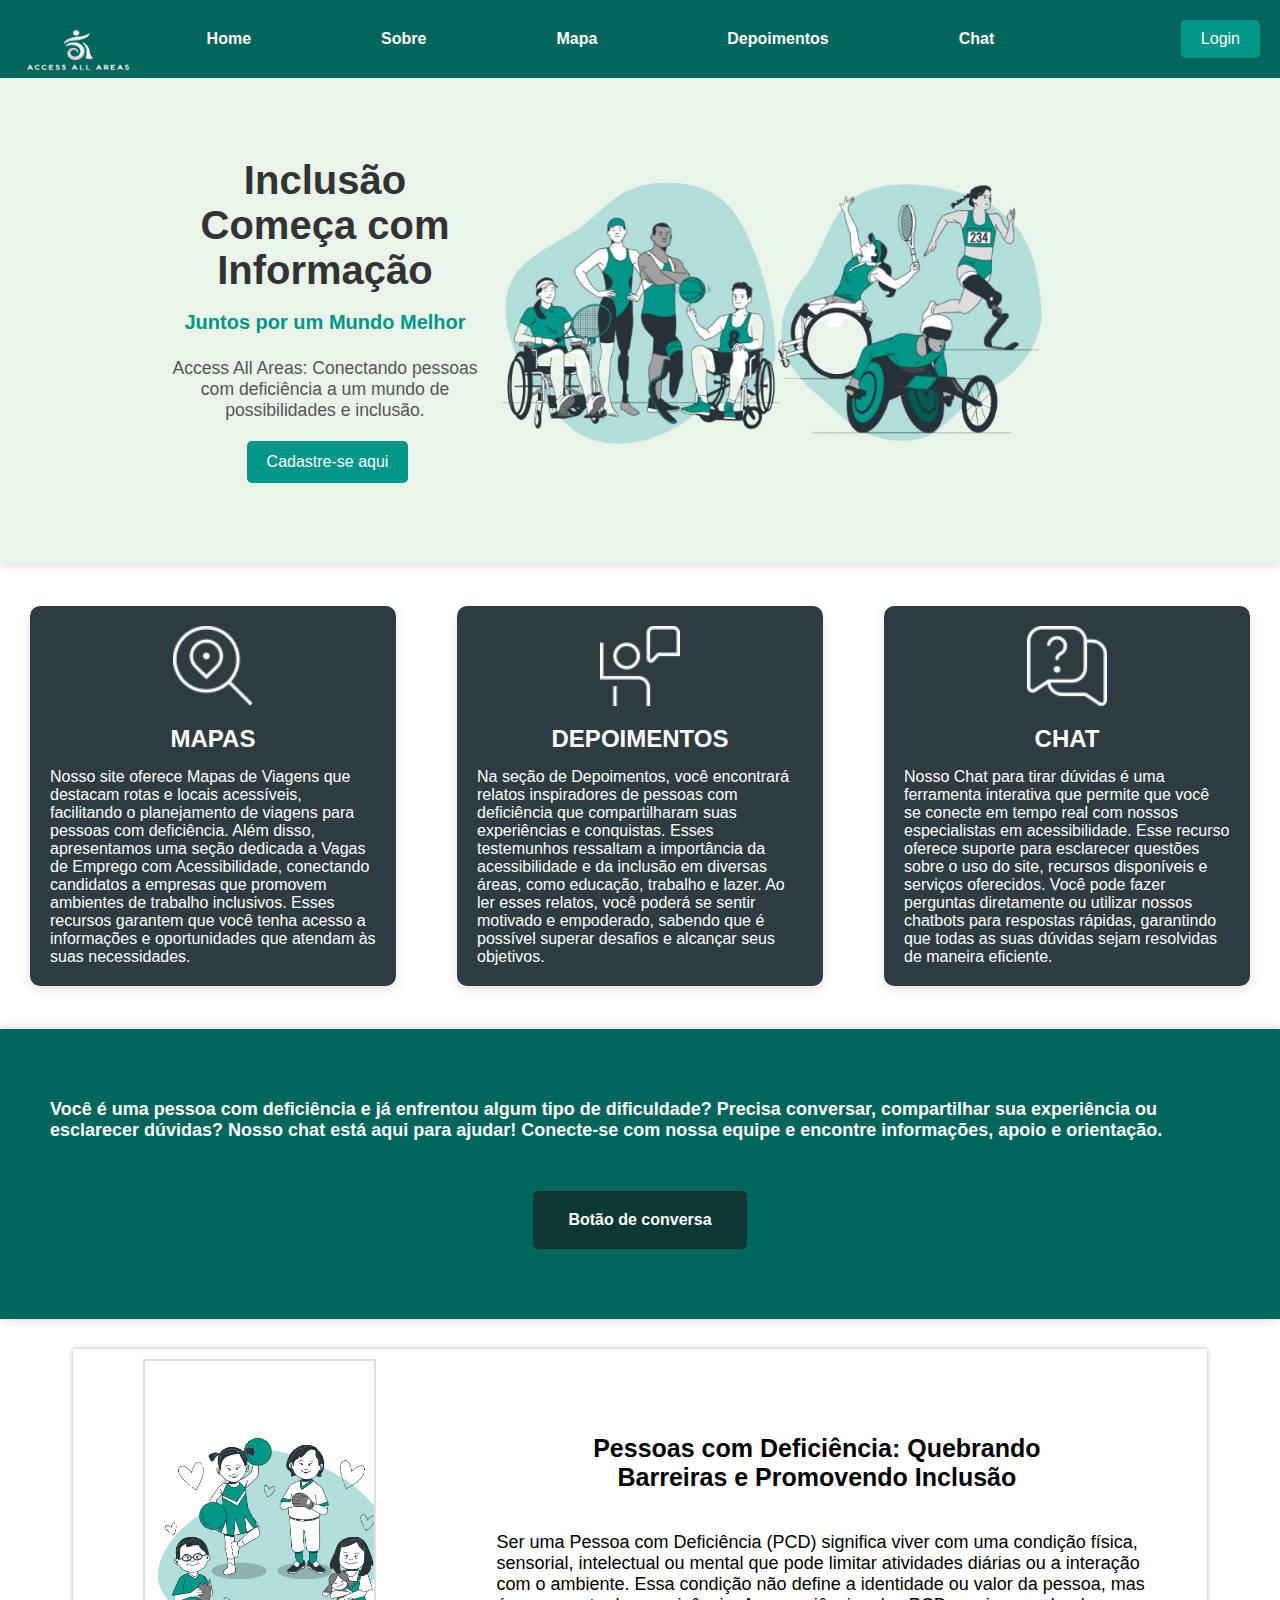
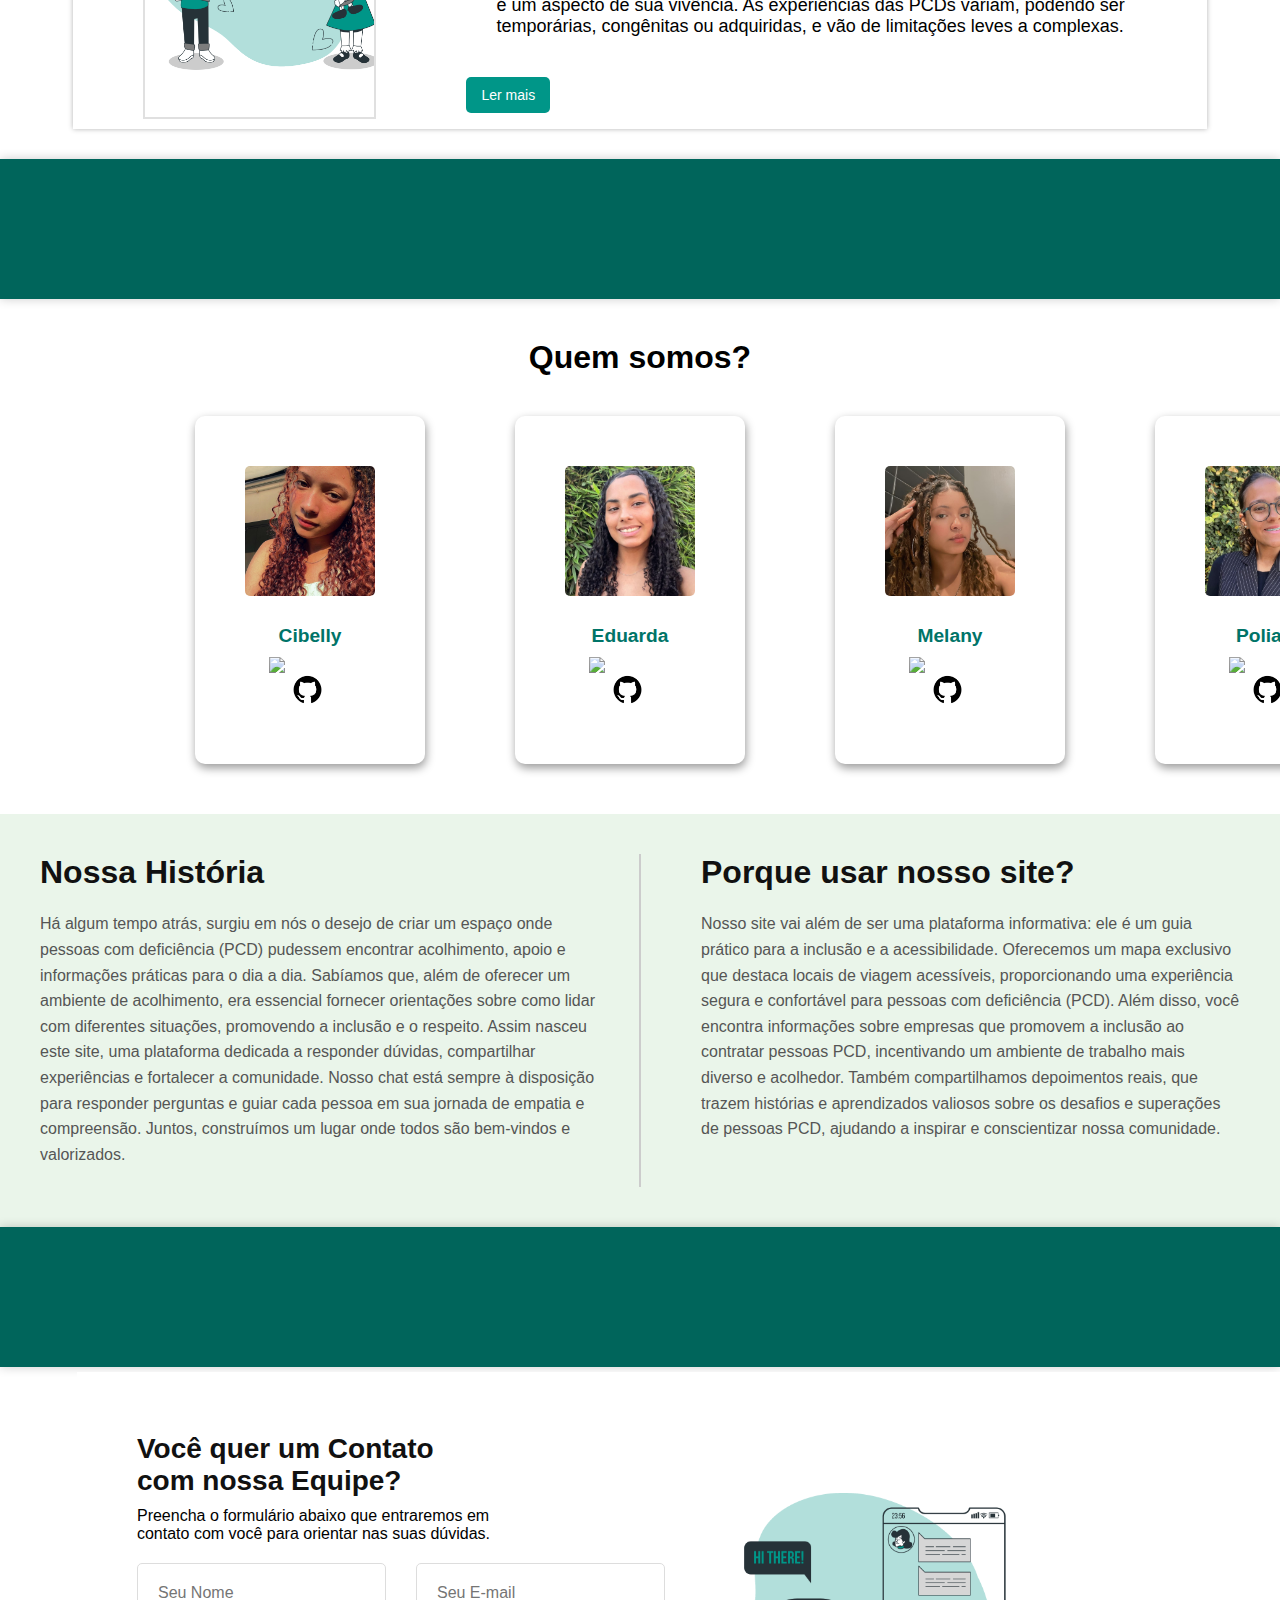
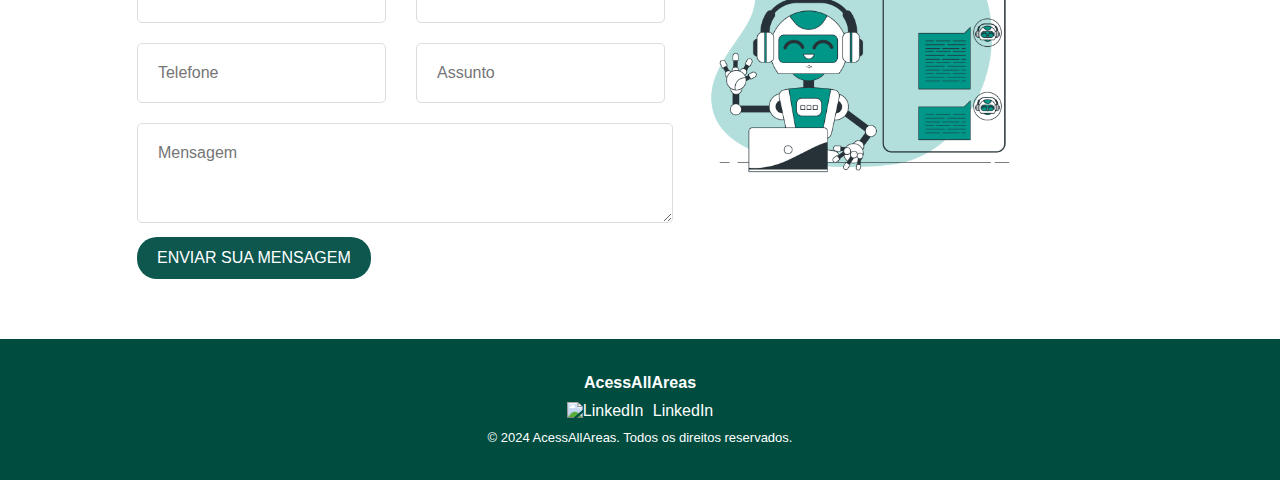
==== index.html @ 5509647d "atualizando logo" ====
<!DOCTYPE html>
<html lang="en">

<head>
    <meta charset="UTF-8">
    <meta name="viewport" content="width=device-width, initial-scale=1.0">
    <title>Access All Areas</title>
    <link rel="stylesheet" href="css/styles.css">
    <link rel="stylesheet" href="css/nav.css">
    <link rel="icon" type="image/x-icon" href="../img/icon.png">
</head>

<body>
    <header>
        <div class="navbar"> <!--Contém a barra de navegação.-->
            <div class="logo">
                <img src="./img/logo.png"> <!--logotipo-->
            </div>

            <nav class="hidden">
                <ul>
                    <li><a href="./index.html">Home</a></li>
                    <li><a href="#sobre">Sobre</a></li>
                    <li><a href="./pages/Mapa.html">Mapa</a></li>
                    <li><a href="./pages/Depoimentos.html">Depoimentos</a></li>
                    <li><a href="./pages/Chat.html">Chat</a></li>
                </ul>
            </nav>


            <!-- Adicionando o campo de pesquisa -->
            <form class="search-bar" action="#" method="get">
                
                <!--placeholder="Search..." define o texto que aparecerá 
                no campo de pesquisa antes de o usuário digitar algo-->
                <a href="./pages/Login.html">Login</a>
            </form>

            <!-- Botão menu responsivo -->
            <div class="hamburguer" onclick="mostrarmenu()">
                <span></span>
                <span></span>
                <span></span>
            </div>
        </div>

        <div class="banner-container">
            <div class="text-content">
                <h1>Inclusão Começa com Informação <span class="highlight">
                        <br>Juntos por um Mundo Melhor</span></h1>
                <p>Access All Areas: Conectando pessoas com deficiência a um mundo de possibilidades e inclusão.</p>
                <button onclick="window.location.href='pages/Cadastro.html'">Cadastre-se aqui</button>
            </div>
            <div class="image-content">
                
                <img src="img/topo-removebg-preview.png" alt="Grupo de pessoas com deficiência em diversos esportes" />
            </div>
        </div>

    </header>

    <!--Sessão de Cards-->
    <section class="services-section">
        <div class="service-box">
            <div class="icon" onclick="window.location.href='pages/Mapa.html'">
                <!-- Exemplo de ícone -->
                <img src="img/search-location.png" alt="Icon de mapa">
            </div>
            <h3>MAPAS</h3>
            <p>Nosso site oferece Mapas de Viagens que destacam rotas e locais acessíveis, facilitando o planejamento de
                viagens para pessoas com deficiência. Além disso, apresentamos uma seção dedicada a Vagas de Emprego com
                Acessibilidade, conectando candidatos a empresas que promovem ambientes de trabalho inclusivos. Esses
                recursos garantem que você tenha acesso a informações e oportunidades que atendam às suas necessidades.
            </p>
        </div>
        <div class="service-box">
            <div class="icon" onclick="window.location.href='pages/Depoimentos.html'">
                <img src="img/introduction (1).png" alt="Icon de depoimentos">
            </div>
            <h3>DEPOIMENTOS</h3>
            <p>Na seção de Depoimentos, você encontrará relatos inspiradores de pessoas com deficiência que
                compartilharam suas experiências e conquistas. Esses testemunhos ressaltam a importância da
                acessibilidade e da inclusão em diversas áreas, como educação, trabalho e lazer. Ao ler esses relatos,
                você poderá se sentir motivado e empoderado, sabendo que é possível superar desafios e alcançar seus
                objetivos.</p>
        </div>
        <div class="service-box">
            <div class="icon" onclick="window.location.href='pages/Chat.html'">
                <img src="img/messages-question.png" alt="Icon de chat">
            </div>
            <h3>CHAT</h3>
            <p>Nosso Chat para tirar dúvidas é uma ferramenta interativa que permite que você se conecte em tempo real
                com nossos especialistas em acessibilidade. Esse recurso oferece suporte para esclarecer questões sobre
                o uso do site, recursos disponíveis e serviços oferecidos. Você pode fazer perguntas diretamente ou
                utilizar nossos chatbots para respostas rápidas, garantindo que todas as suas dúvidas sejam resolvidas
                de maneira eficiente.</p>
        </div>

    </section>

    <!--Sessão de conversa-->
    <div class="conversa-section">
        <div class="cta2">
            <p>Você é uma pessoa com deficiência e já enfrentou algum tipo de dificuldade? Precisa conversar,
                compartilhar sua experiência ou esclarecer dúvidas? Nosso chat está aqui para ajudar! Conecte-se com
                nossa equipe e encontre informações, apoio e orientação.
            </p>
            <a href="./pages/Chat.html" class="cta-button2">Botão de conversa</a>
        </div>
    </div>


    <!--Sessão de texto e carrossel-->
    <section class="about">
        <div class="ong-info">
            <div class="carousel-container">
                <div class="carousel-slides">
                    <div class="slide"><img src="img/World Down Syndrome day-bro.png" alt="Crianças com Sindrome de Down"></div>
                    <div class="slide"><img src="img/disabled athletes-bro.png" alt="Atletas portadoras de deficiência"></div>
                    <div class="slide"><img src="img/Autism-bro.png" alt="Criança com Autismo"></div>
                </div>
            </div>

            <div>
                <h1>Pessoas com Deficiência: Quebrando <br>Barreiras e Promovendo Inclusão</h1>

                <p class="text"> Ser uma Pessoa com Deficiência (PCD) significa viver com uma condição física,
                    sensorial, intelectual ou mental que pode limitar atividades diárias ou a interação com o ambiente.
                    Essa condição não define a identidade ou valor da pessoa, mas é um aspecto de sua vivência. As
                    experiências das PCDs variam, podendo ser temporárias, congênitas ou adquiridas, e vão de limitações
                    leves a complexas.
                    <span class="hidden-text">
                        A deficiência, em si, não é o principal obstáculo; as barreiras sociais, arquitetônicas,
                        comunicacionais e atitudinais, como falta de rampas, tecnologias assistivas e sistemas de
                        comunicação acessíveis, são os maiores desafios. Preconceito, desinformação e falta de empatia
                        reforçam estigmas e limitam oportunidades. Apesar disso, PCDs têm habilidades e potencial para
                        contribuir em todas as áreas.
                        Com políticas públicas inclusivas, tecnologias assistivas e ambientes acessíveis, é possível
                        superar barreiras, promovendo autonomia e participação ativa. Inclusão vai além da
                        acessibilidade física, exigindo respeito, igualdade e oportunidades, para que PCDs sejam
                        reconhecidas por suas capacidades e ajudem a construir uma sociedade mais justa e acolhedora
                        para todos.
                    </span>
                </p>
                <button class="read-more-btn">Ler mais</button>
            </div>
        </div>
    </section>

    <!--Sessão de conversa2-->
    <div class="conversa2-section">
        <div class="cta2">
        </div>
    </div>

    <!--Sessão Sobre nós-->
    <section class="service-section" id="sobre">
        <h1>Quem somos?</h1>
        <div class="service-cards">

            <div class="card">
                <div class="Photo">
                    <img src="img/cibelly2.jpg" alt="Foto da Cibelly">
                </div>
                <h3>Cibelly</h3>
                <div style="margin: 10px 0;">
                    <a href="https://www.linkedin.com/in/cibelly-mariana-35101b28a/" target="_blank"
                        style="color: #ffffff; text-decoration: none; margin: 0 10px;">
                        <img src="https://upload.wikimedia.org/wikipedia/commons/c/ca/LinkedIn_logo_initials.png"
                            alt="LinkedIn" style="width: 27px; vertical-align: middle; margin-right: 5px;">

                        <a href="https://github.com/cibell2023" target="_blank"
                            style="color: #ffffff; text-decoration: none; margin: 0 10px;">
                            <img src="../img/git.png" alt="github"
                                style="width: 29px; vertical-align: middle; margin-right: 5px;">

                        </a>
                </div>
            </div>

            <div class="card">
                <div class="Photo">
                    <img src="img/eduarda.jfif" alt="Foto da Eduarda">
                </div>
                <h3>Eduarda</h3>
                <div style="margin: 10px 0;">
                    <a href="https://www.linkedin.com/in/eduarda-silva-a1630b2a2/" target="_blank"
                        style="color: #ffffff; text-decoration: none; margin: 0 10px;">
                        <img src="https://upload.wikimedia.org/wikipedia/commons/c/ca/LinkedIn_logo_initials.png"
                            alt="LinkedIn" style="width: 27px; vertical-align: middle; margin-right: 5px;">

                        <a href="https://github.com/Eduarda302" target="_blank"
                            style="color: #ffffff; text-decoration: none; margin: 0 10px;">
                            <img src="../img/git.png" alt="github"
                                style="width: 29px; vertical-align: middle; margin-right: 5px;">

                        </a>
                </div>

            </div>

            <div class="card">
                <div class="Photo">
                    <img src="img/melany2.jpg" alt="Foto da Melany">
                </div>
                <h3>Melany</h3>
                <div style="margin: 10px 0;">
                    <a href="https://www.linkedin.com/in/m%C3%A9lany-ramos-8863072a2/" target="_blank"
                        style="color: #ffffff; text-decoration: none; margin: 0 10px;">
                        <img src="https://upload.wikimedia.org/wikipedia/commons/c/ca/LinkedIn_logo_initials.png"
                            alt="LinkedIn" style="width: 27px; vertical-align: middle; margin-right: 5px;">

                        <a href="https://github.com/MelanyRamos13" target="_blank"
                            style="color: #ffffff; text-decoration: none; margin: 0 10px;">
                            <img src="../img/git.png" alt="github"
                                style="width: 29px; vertical-align: middle; margin-right: 5px;">

                        </a>

                </div>
            </div>

            <div class="card">
                <div class="Photo">
                    <img src="img/poliane2.jpg" alt="Foto da Poliane">
                </div>
                <h3>Poliane</h3>
                <div style="margin: 10px 0;">
                    <a href="https://www.linkedin.com/in/poliane-a-84170327b/" target="_blank"
                        style="color: #ffffff; text-decoration: none; margin: 0 10px;">
                        <img src="https://upload.wikimedia.org/wikipedia/commons/c/ca/LinkedIn_logo_initials.png"
                            alt="LinkedIn" style="width: 27px; vertical-align: middle; margin-right: 5px;">

                        <a href="https://github.com/PolianeAraujo" target="_blank"
                            style="color: #ffffff; text-decoration: none; margin: 0 10px;">
                            <img src="../img/git.png" alt="github"
                                style="width: 29px; vertical-align: middle; margin-right: 5px;">

                        </a>

                </div>
            </div>

            <div class="card">
                <div class="Photo">
                    <img src="img/taina2.jpg" alt="Foto da Taina">
                </div>
                <h3>Taina</h3>
                <div style="margin: 10px 0;">
                    <a href="https://www.linkedin.com/in/taina-santos-39006432a/" target="_blank"
                        style="color: #ffffff; text-decoration: none; margin: 0 10px;">
                        <img src="https://upload.wikimedia.org/wikipedia/commons/c/ca/LinkedIn_logo_initials.png"
                            alt="LinkedIn" style="width: 27px; vertical-align: middle; margin-right: 5px;">

                        <a href="https://github.com/tainajesus533" target="_blank"
                            style="color: #ffffff; text-decoration: none; margin: 0 10px;">
                            <img src="../img/git.png" alt="github"
                                style="width: 29px; vertical-align: middle; margin-right: 5px;">

                        </a>
                </div>
            </div>
        </div>
    </section>

    <!--sessão sobre o porque criamos esse site-->

    <section class="history-section">
        <!-- Container da seção principal -->
        <div class="history-content">
            <!-- Título e descrição da seção -->
            <div class="history-text">
                <h1>Nossa História</h1>
                <p>Há algum tempo atrás, surgiu em nós o desejo de criar um espaço onde pessoas com deficiência
                    (PCD)
                    pudessem encontrar acolhimento, apoio e informações práticas para o dia a dia. Sabíamos que,
                    além de
                    oferecer um ambiente de acolhimento, era essencial fornecer orientações sobre como lidar com
                    diferentes situações, promovendo a inclusão e o respeito. Assim nasceu este site, uma
                    plataforma
                    dedicada a responder dúvidas, compartilhar experiências e fortalecer a comunidade. Nosso
                    chat está
                    sempre à disposição para responder perguntas e guiar cada pessoa em sua jornada de empatia e
                    compreensão. Juntos, construímos um lugar onde todos são bem-vindos e valorizados.</p>
            </div>

            <!-- Linha do tempo -->
            <div class="timeline">
                <div class="timeline-item">

                    <h2>Porque usar nosso site?</h2>
                    <p>Nosso site vai além de ser uma plataforma informativa: ele é um guia prático para a
                        inclusão e a
                        acessibilidade. Oferecemos um mapa exclusivo que destaca locais de viagem acessíveis,
                        proporcionando uma experiência segura e confortável para pessoas com deficiência (PCD).
                        Além
                        disso, você encontra informações sobre empresas que promovem a inclusão ao contratar
                        pessoas
                        PCD, incentivando um ambiente de trabalho mais diverso e acolhedor. Também
                        compartilhamos
                        depoimentos reais, que trazem histórias e aprendizados valiosos sobre os desafios e
                        superações
                        de pessoas PCD, ajudando a inspirar e conscientizar nossa comunidade.</p>
                </div>
            </div>
        </div>
    </section>

    <!--Sessão de conversa3-->
    <div class="conversa2-section">
        <div class="cta2">

        </div>
    </div>

    <!--Formulario-->
    <section class="contact-section">
        <div class="contact-form">
            <h2>Você quer um Contato com nossa Equipe?</h2>
            <p>Preencha o formulário abaixo que entraremos em contato com você para orientar nas suas dúvidas.
            </p>
            <form action="#">
                <div class="form-row">
                    <input type="text" placeholder="Seu Nome" required>
                    <input type="email" placeholder="Seu E-mail" required>
                </div>
                <div class="form-row">
                    <input type="tel" placeholder="Telefone">
                    <input type="text" placeholder="Assunto">
                </div>
                <textarea placeholder="Mensagem"></textarea>
                <button type="submit">ENVIAR SUA MENSAGEM</button>
            </form>
        </div>

        <div class="contact-image">
            <img src="img/Chat bot-bro.png" alt="Bot pronto para atende-los">
        </div>
    </section>

    <!-- Scripts de Acessibilidade -->
    <script>
        (function (d) {
            var s = d.createElement("script");
            s.setAttribute("data-account", "YOUR-WIDGET-CODE-HERE");
            s.setAttribute("src", "https://cdn.userway.org/widget.js");
            (d.body || d.head).appendChild(s);
        })(document)
    </script>

    <!-- Script adicional de acessibilidade -->
    <script src="https://vlibras.gov.br/app/vlibras-plugin.js"></script>
    <footer style="background-color: #004d40 !important; color: #ffffff !important; padding: 20px 0 !important; text-align: center !important;">
        <div style="max-width: 1200px !important; margin: auto !important; padding: 5px !important;">
            <p style="font-size: 16px; font-weight: bold; margin: 10px 0; text-align: center;">AcessAllAreas</p>
            
            <div style="margin: 10px 0 !important;">
                <a href="https://www.linkedin.com/company/afesu/posts/?feedView=all" target="_blank" style="color: #ffffff; text-decoration: none; margin: 0 10px;">
                    <img src="https://upload.wikimedia.org/wikipedia/commons/c/ca/LinkedIn_logo_initials.png" alt="LinkedIn" style="width: 24px; vertical-align: middle; margin-right: 5px;">
                    LinkedIn
                </a>
            </div>
            <p style="font-size: 13px !important; margin: 10px 0 !important; text-align: center;">
                © 2024 AcessAllAreas. Todos os direitos reservados.
            </p>
        
        </div>
    </footer>
</body>

<script src="./js/index.js"></script>
<script src="./js/nav.js"></script>

</html>
---- css/styles.css ----
* {
    margin: 0;
    padding: 0;
    box-sizing: border-box;
    font-family: Arial, sans-serif;
}

body {
    background-color: #ffffff93;
}
/* Inicio da página Home*/

.banner-container {
    display: flex;
    align-items: center;
    justify-content: space-between;
    padding: 70px;
    background-color: #eaf5ea;
    /* Fundo branco */
    max-width: 1900px;
    box-shadow: 0 4px 8px rgba(0, 0, 0, 0.1);
}

.text-content {
    max-width: 700px;
}

.text-content h1 {
    font-size: 2.5em;
    margin: 0 0 20px;
    color: #333;
    /* Cor do texto principal */
    margin-left: 90px;
    display: inline-block;
    text-align: center;
}

.text-content .highlight {
    color: #009688;
    /* Cor verde para destacar "Juntos por um mundo melhor" */
    font-size: 20px;
    margin-left: 0;
}

.text-content p {
    margin: 0 0 20px;
    font-size: 1.1em;
    color: #555;
    /* Cor mais clara para o texto */
    margin-left: 90px;
    text-align: center;
}

.text-content button {
    background-color: #009688;
    color: white;
    border: none;
    padding: 12px 20px;
    cursor: pointer;
    border-radius: 5px;
    font-size: 1em;
    margin-left: 95px;
}

.text-content button:hover {
    background-color: #00796b;
}

.image-content img {
    max-width: 550px;
    height: auto;
    border-radius: 8px;
    margin-left: 20px;
    /* Espaçamento entre texto e imagem */
    margin-right: 150px;
}


/* Responsividade para smartphones */
@media (max-width: 480px) {
    .image-content{
        display: flex;
        flex-direction: column;
        align-items: center;
    }
    .image-content img {
        max-width: 350px;
        margin-top: 10%;
        margin-left: 0px;
        margin-right: 0px;
    }
}

@media (max-width: 480px) {
    .banner-container {
        display: block;
        flex-direction: column;
    }
}

@media (max-width: 480px) {
    .text-content p {
        margin-left: 0px;
    }
}

@media (max-width: 480px) {
    .text-content button {
        margin-left: 0px;
    }
}

@media (max-width: 480px) {
    .text-content .highlight {
        margin-left: 0px;
    }
}


@media (max-width: 480px) {
    .text-content h1 {
        margin-left: 0px;
        font-size: 30px;
    }
}


/* Sessão Cards */

.services-section {
    display: flex;
    justify-content: space-between;
    flex-wrap: wrap;
    max-width: 2000px;
    margin: 20px auto;
    margin-top: 1%;
    margin-bottom: 1%;
    gap: 1px;
    /* Espaçamento entre os blocos */
}

.service-box {
    background-color: white;
    flex: 1;
    min-width: 200px;
    padding: 20px;
    text-align: center;
    box-shadow: 0 4px 12px rgba(0, 0, 0, 0.1);
    transition: transform 0.3s ease;
    margin: 30px;
    border-radius: 10px;
}

.service-box:hover {
    transform: translateY(-10px);
    /* Animação ao passar o mouse */
}

.service-box {
    background-color: #2e3c41;
    color: white;
    width: 10px;
}

.icon img {
    width: 80px;
    height: 80px;
    margin-bottom: 15px;
    border-radius: 5px;
}
#sobre{
    width: 100%;

}

h3 {
    font-size: 1.5rem;
    margin-bottom: 15px;
}

p {
    font-size: 1rem;
    text-align: start;
}

/* Responsividade para smartphones */
@media (max-width: 480px) {
    .service-box {
        flex-basis: 100%;
        /* Bloco ocupa toda a largura em dispositivos pequenos */
    }
}

/*Sessão conversa*/
.conversa-section {
    display: flex;
    flex-direction: column;
    color: #ffff;
}

.cta2 {
    background-color: #00655b;
    padding: 70px 50px;
    width: 100%;
    box-shadow: 0px 0px 10px rgba(0, 0, 0, 0.2);
    display: flex;
    flex-direction: column;
    align-items: center;


}

.cta2 p {
    color: #ffff;
    font-size: 18px;
    font-weight: bold;
    margin-bottom: 50px;
    text-align: start;
    margin-left: 15%;
    margin-right: 15%;
    width: 100%;
}

.cta-button2 {
    background-color: #0c3733;
    color: #fff;
    padding: 20px 35px;
    text-decoration: none;
    border-radius: 5px;
    font-weight: bold;
    transition: background-color 0.3s ease;
    display: inline-block;

}

.cta-button2:hover {
    background-color: #003f38;
}

/* Estilos para a seção "Sobre" com texto e imagem */
.about {
    display: flex;
    flex-direction: column;
    justify-content: space-between;
    align-items: center;
    width: 100%;
    padding: 30px;
}

.about p {
    font-size: large;
    text-align: left;
    margin: 40px;
    margin-left: 60px;
}

.about h1 {
    color: #000000;
    font-size: 25px;
    margin-bottom: 5%;
    text-align: center;
    margin: auto;
    margin-top: 70px;
    margin-bottom: 20px;
}

.ong-info {
    display: flex;
    justify-content: space-around;
    align-items: center;
    padding: 10px;
    background-color: #fff;
    margin: 0px;
    border-radius: 0px;
    box-shadow: 0 0 5px rgba(0, 0, 0, 0.3);
    width: 93%;
}

/* "Ler mais" da sessão sobre com carrossel*/
.content {
    max-width: 600px;
    margin: auto;
}

.hidden-text {
    display: none;
}

.read-more-btn {
    background-color: #009688;
    color: #fff;
    border: none;
    padding: 10px 15px;
    cursor: pointer;
    border-radius: 5px;
    font-size: 14px;
    margin-left: 30px;
}

.read-more-btn:hover {
    background-color: #0c3733;
}

/*carrossel*/
.carousel-container {
    width: 90%;
    height: 360px;
    overflow: hidden;
    border: 2px solid #e0e0e0;
    position: relative;
    margin-right: 60px;
    margin-left: 60px;
}

.carousel-slides {
    display: flex;
    width: 100%;
    height: 100%;
    animation: slideAnimation 15s infinite;
}

.slide {
    min-width: 100%;
    transition: transform 0.5s ease-in-out;
}

.slide img {
    width: 110%;
    height: 110%;
    object-fit: contain;
}

@keyframes slideAnimation {
    20% {
        transform: translateX(0%);
    }

    20% {
        transform: translateX(-100%);
    }

    20% {
        transform: translateX(-200%);
    }

    20% {
        transform: translateX(-100%);
    }

    20% {
        transform: translateX(-200%);
    }
}


/* Responsividade para smartphones */
@media (max-width: 480px) {
    .carousel-container {
        width: 80%;
        height: 300px;
        margin-top: 20px;
        margin-left: 34px;
    }
}

@media (max-width: 480px) {
    .ong-info {
        width: 360px;
        display: block;
        margin-right: 10px;
    }
}

/*Sessão 'sobre nós'*/
.service-section h1 {
    color: #000000;
    font-size: 32px;
    text-align: center;
    margin: 40px;
}

/* Contêiner Principal dos Cartões */
.service-cards {
    display: flex;
    gap: 20px;
    max-width: 100px;
    margin-bottom: 50px;
    margin-left: 195px;
}

.social-media {
    width: 10px;
}

/* Responsividade para smartphones */
@media (max-width: 480px) {
    .service-cards {
        display: grid;
        width: 90px;
        margin-left: 90px;
        margin-right: 900px;
    }
} 

/* Estilo do Cartão */
.card {
    background-color: #ffffff;
    padding: 50px;
    border-radius: 10px;
    box-shadow: 1px 4px 10px rgba(0.1, 0.1, 0.1, 0.4);
    transition: transform 0.3s, box-shadow 0.3s;
    text-align: center;
    margin-right: 70px;
}

/* Estilo do Ícone */
.Photo img {
    width: 130px;
    height: 130px;
    margin-bottom: 15px;
    border-radius: 5px;
}

/* Título do Cartão */
.card h3 {
    font-size: 1.2em;
    color: #007468;
    margin: 10px 0;
}

/* Descrição do Cartão */
.card p {
    font-size: 0.9em;
    color: #555555;
}

/* Efeito de Hover */
.card:hover {
    transform: translateY(-5px);
    box-shadow: 0 8px 16px rgba(0, 0, 0, 0.2);
}

/* Sessão sobre o porque criamos esse site*/

.history-section {
    display: flex;
    justify-content: center;
    padding: 40px;
    background-color: #eaf5ea;
}

.history-content {
    display: flex;
    max-width: 1200px;
    width: 100%;
}

/* Estilo da área de texto da história */
.history-text {
    flex: 1;
    padding-right: 40px;
}

.history-text h1 {
    font-size: 32px;
    margin-bottom: 20px;
    color: #111;
}

.history-text p {
    font-size: 16px;
    line-height: 1.6;
    color: #555;
    margin-bottom: 20px;
}

/* Responsividade para smartphones */
@media (max-width: 480px) {
    .history-content {
        display: table-column-group;
        max-width: 1200px;
        width: 100%;
    }
}


/* Estilo da linha do tempo */
.timeline {
    flex: 1;
    border-left: 2px solid #ccc;
    padding-left: 40px;
    position: relative;
}

.timeline-item {
    margin-bottom: 40px;
    padding-left: 20px;
    position: relative;
}

.timeline-date {
    font-size: 14px;
    background-color: #fff;
    color: #333;
    padding: 5px 10px;
    border-radius: 20px;
    box-shadow: 0px 2px 4px rgba(0, 0, 0, 0.1);
    position: absolute;
    top: 0;
    left: -30px;
}

.timeline-item h2 {
    font-size: 32px;
    margin-bottom: 20px;
    color: #111;
}

.timeline-item p {
    font-size: 16px;
    line-height: 1.6;
    color: #555;
}


/*Formulário para contato*/
.contact-section {
    display: flex;
    justify-content: space-between;
    padding: 0px;
    background-color: #ffffff;
    margin-left: 6%;
    margin-top: 0.4%;
}

.contact-form {
    max-width: 30%;
    margin: 5%;
}

.contact-form h2 {
    font-size: 28px;
    color: #111;
    margin-bottom: 10px;

}

.contact-form p {
    font-size: 16px;
    margin-bottom: 10px;
}

.contact-form .form-row {
    display: flex;
    gap: 20px;
}

.contact-form input,
.contact-form textarea {
    padding: 20px;
    border: 1px solid #ddd;
    margin: 10px;
    border-radius: 5px;
    font-size: 16px;
    margin-left: 0px;
}

.contact-form textarea {
    height: 100px;
    width: 536px;
}

.contact-form button {
    background-color: #0d574f;
    color: white;
    padding: 12px 20px;
    border: none;
    border-radius: 20px;
    cursor: pointer;
    font-size: 16px;
}

.contact-form button:hover {
    background-color: #025c51;
}

.contact-image img {
    width: 1100px;
    max-width: 45%;
    height: auto;
    margin-left: 20%;
    margin-top: 100px;
}

/* Responsividade para smartphones */
@media (max-width: 480px) {
    .contact-form .form-row {
        display: flex;
        gap: 0px;
        flex-direction: column;
    }
}

@media (max-width: 480px) {
    .contact-form h2 {
        font-size: 25px;
    }
}


@media (max-width: 480px) {
    .contact-form textarea {
        height: 100px;
        width: 330px;
        margin-left: 10px;
    }
}


@media (max-width: 480px) {
    .contact-form button {
        padding: 12px 130px;
        margin-bottom: 5px;
    }
}

@media (max-width: 480px) {
    .contact-form {
        max-width: 60%;
        margin: 0%;
    }
}

@media (max-width: 480px) {
    .contact-form p {

        font-size: 18px;
    }
}

@media (max-width: 480px) {
    .contact-image img {
        width: 90%;
        max-width: 99%;
        margin-top: 10px;
        margin-left: initial;
    }
}

@media (max-width: 480px) {
    .contact-form input,
.contact-form textarea {
        width: 327px;
        margin-left: 10px;
    }
}
---- css/nav.css ----
/* Estilos gerais */
body {
    font-family: Arial, sans-serif;
    margin: 0;
    padding: 0;
}

.logo img {
    position: absolute;
    width: 115px;
    height: 100px;
    top: 0;
}


/* Estilos para a barra de pesquisa */
.search-bar {
    /*Define o container para a barra de pesquisa como um 
    "flexbox", alinhando o campo de texto e o botão no centro */

    display: flex;
    /*alinha os elementos dentro 
    (campo de entrada e botão) em uma linha horizontal.*/

    align-items: center;
}
.search-bar input {
    padding: 10px;
    /*Adiciona espaçamento interno ao redor 
    do texto dentro do campo de entrada*/
    border: 2px solid #ccc;
    border-radius: 5px;
    font-size: 16px;
    margin-right: 10px;
    /* Espaço entre o campo de pesquisa e o botão */
}

.search-bar a {
    background-color: #009688 ;
    color: white;
    border: none;
    text-decoration: none;
    padding: 10px 20px;
    /*espaçamento interno ao botão. Isso faz com que ele fique mais "alto" 
    (10px no topo e embaixo) e mais "largo" (20px nas laterais).*/
    border-radius: 5px;
    /*cantos do botão arredondados.*/
    cursor: pointer;
    /*cursor do mouse para uma "mãozinha"*/
}

.search-bar a:hover {
    background-color: #028578;

}
nav.hidden {
    display: none;
}

nav.ativo {
    display: flex;
}


/* Estilos da barra de navegação */
.navbar {
    display: flex;
    /*alinhar os itens em linha*/
    justify-content: space-between;
    /*distribuir o espaço entre o logo, o menu e o botão.*/
    align-items: center;
    padding: 20px;
    background-color: #00655b;
}

nav ul {
    display: flex;
    list-style: none;
    margin: 0;
    padding: 0;
  }

  nav ul li {
    margin: 0 45px;
  }

  nav ul li a {
    text-decoration: none;
    color: #ffffff;
    font-weight: bold;
    text-align: center;
    margin: 20px;
  }

  nav ul li a:hover {
    color: #023807;
  }

.cta-button button {
    background-color: #1a73e8;
    color: white;
    border: none;
    padding: 10px 20px;
    border-radius: 5px;
    cursor: pointer;

}


/* Estilo da seção principal */
.banner-container {
    display: flex;
    align-items: center;
    justify-content: space-between;
    padding: 80px;
    background-color: #eaf5ea; /* Fundo branco */
    max-width: 1900px;
    box-shadow: 0 4px 8px rgba(0, 0, 0, 0.1);
    text-align: center;
}
    


.hamburguer{
    display: none;
    flex-direction: column;
    cursor: pointer;
}

.hamburguer span{
    width: 30px;
    height: 3px;
    background-color: #ffffff;
    margin: 4px;
    transition: all 0.3s;
}

.userway_buttons_wrapper {
margin-top: 100px;
}

/*final da nav*/

@media (min-width: 768px) {
    nav {
        display: flex !important; /* Sempre visível em telas grandes */
    }

    .hamburguer {
        display: none; /* Esconde o botão hambúrguer */
    }
}


/* deixando a nav responsiva para celular */
@media (max-width: 760px) {

    .hamburguer{
        display: flex;
    }

    .navbar{
        width: 100%;

    }
    nav{
        display: none;
    }
    .search-bar{
        display: none;
    }

    nav ul {
        display: flex;
        flex-direction: column;
        align-items: start;
        position: absolute;
        right: 0;
        width: 45%;
        height: 30vh;
        background-color: #00655b;
        top: 70px;

    }
    
    nav ul li {
        margin-right: 10px;
        margin-top: 20px !important;
    }

    nav ul li a {
        padding: 0;
    }

  }
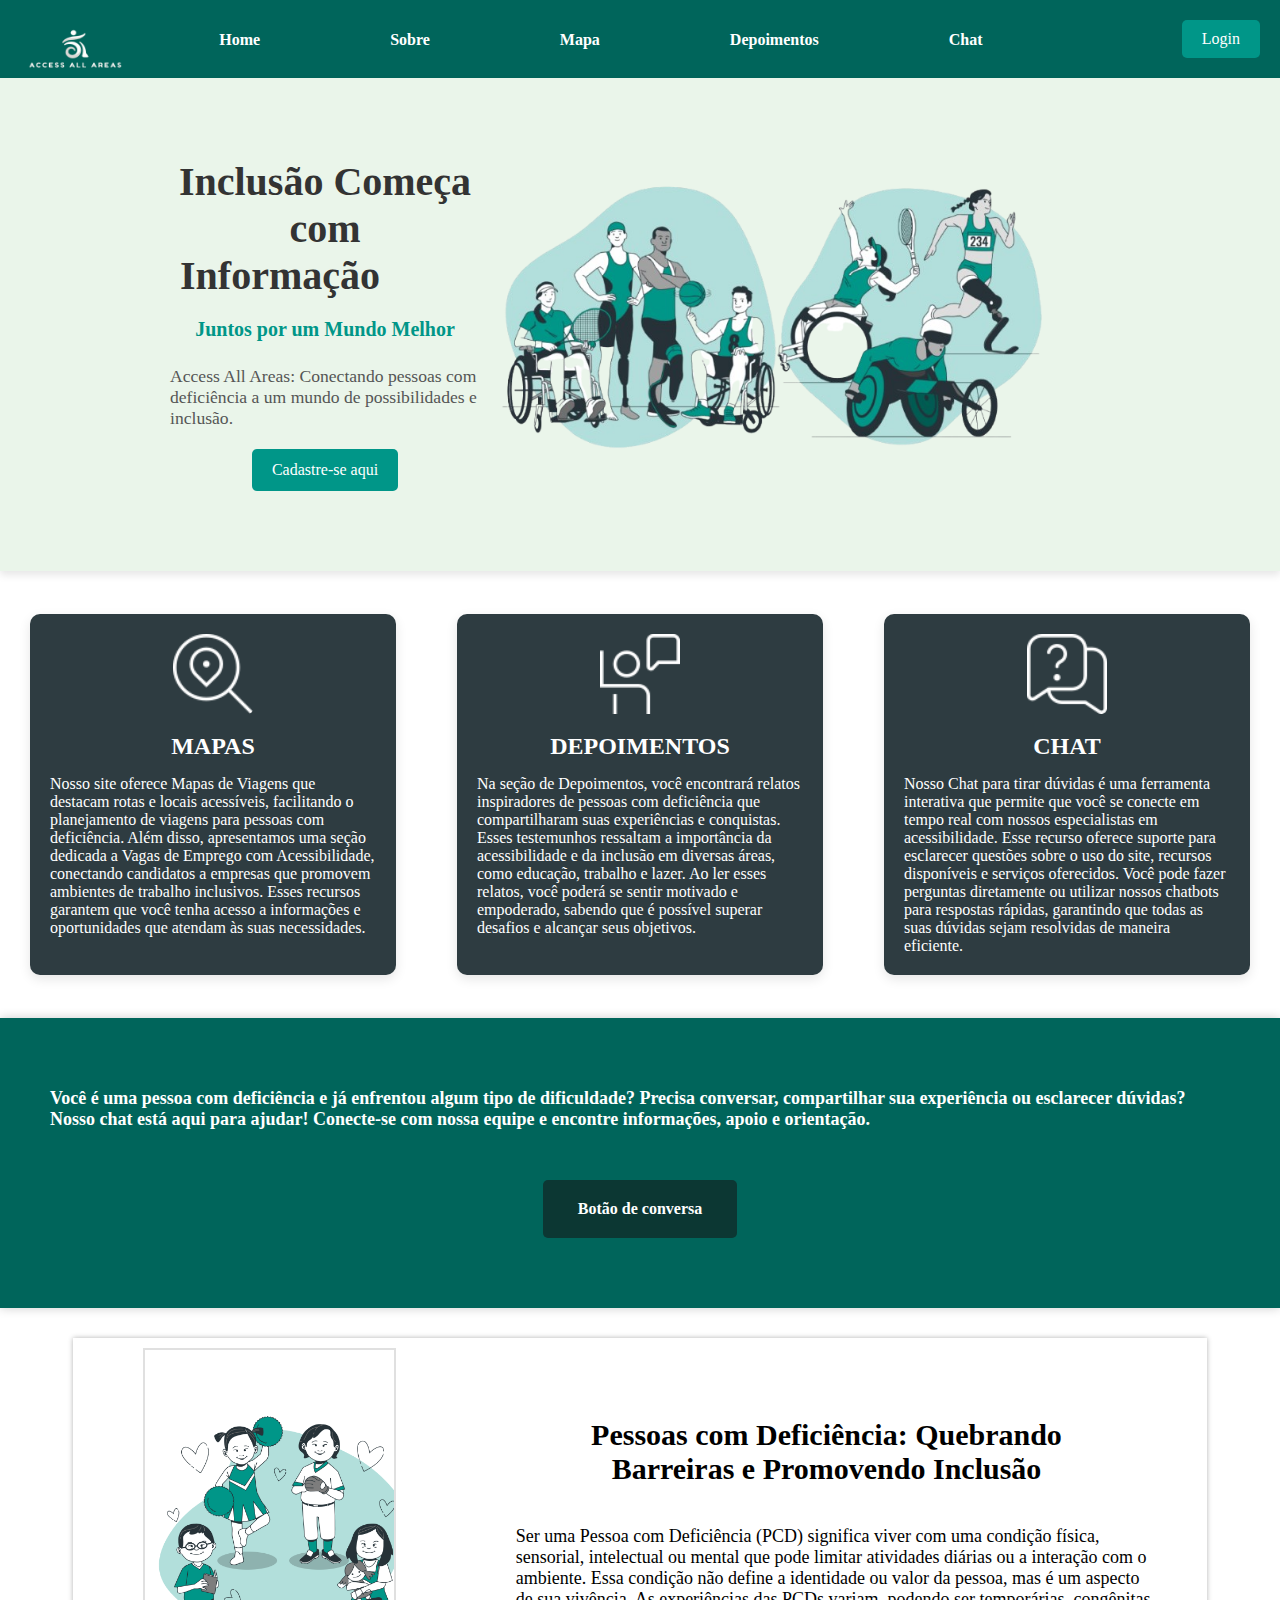
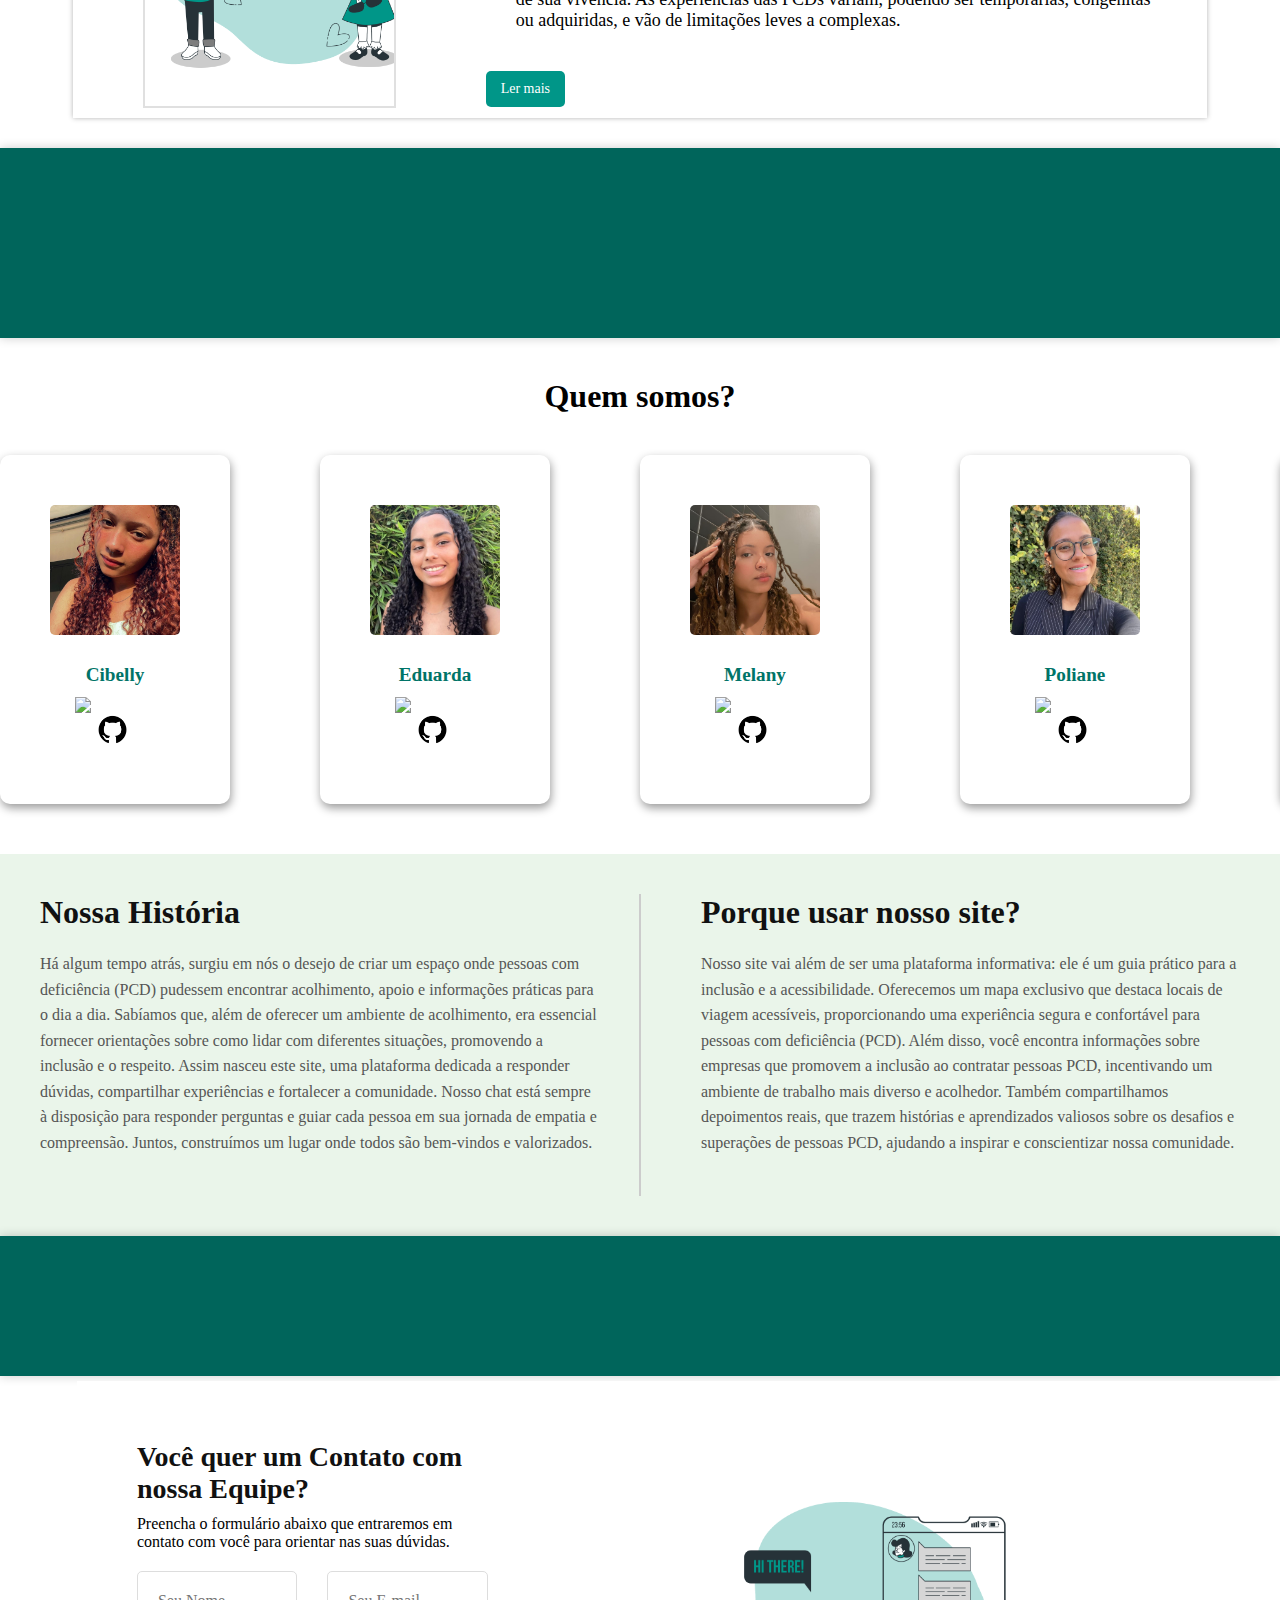
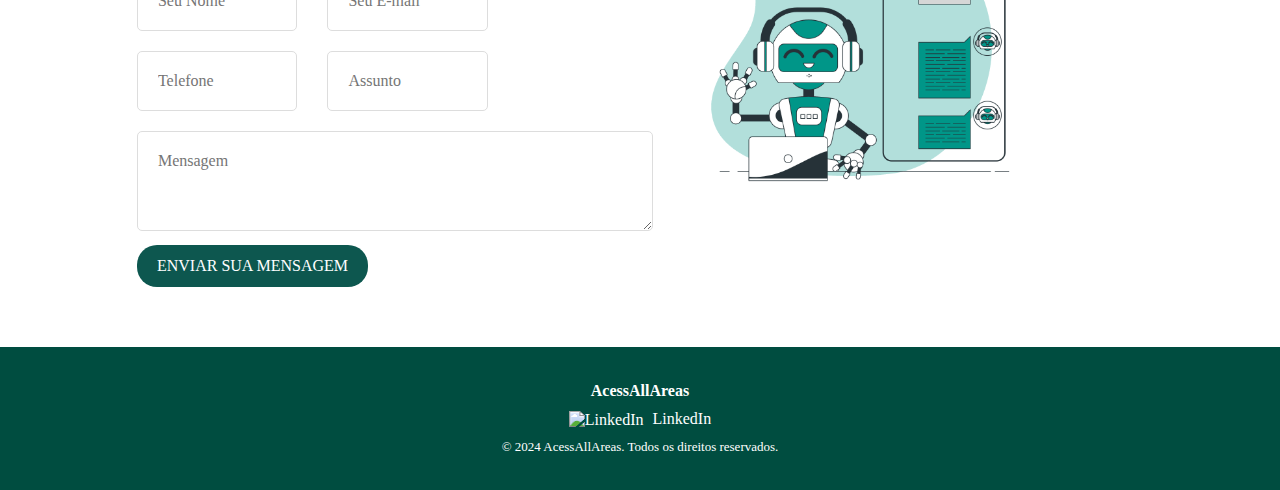
==== commit c23ce603: "Merge branch 'user/melany' of https://github.com/Eduarda302/acessallareas into user/melany" ====
--- a/index.html
+++ b/index.html
@@ -14,10 +14,10 @@
     <header>
         <div class="navbar"> <!--Contém a barra de navegação.-->
             <div class="logo">
-                <img src="./img/logo.png"> <!--logotipo-->
-            </div>
-
-            <nav class="hidden">
+                <img src="./img/semslogan.png"> <!--logotipo-->
+            </div>
+
+            <nav>
                 <ul>
                     <li><a href="./index.html">Home</a></li>
                     <li><a href="#sobre">Sobre</a></li>
@@ -41,6 +41,7 @@
                 <span></span>
                 <span></span>
                 <span></span>
+
             </div>
         </div>
 
@@ -62,9 +63,9 @@
     <!--Sessão de Cards-->
     <section class="services-section">
         <div class="service-box">
-            <div class="icon" onclick="window.location.href='pages/Mapa.html'">
+            <div class="icon">
                 <!-- Exemplo de ícone -->
-                <img src="img/search-location.png" alt="Icon de mapa">
+                <img src="img/search-location.png" alt="Serviços oferecidos no site ">
             </div>
             <h3>MAPAS</h3>
             <p>Nosso site oferece Mapas de Viagens que destacam rotas e locais acessíveis, facilitando o planejamento de
@@ -74,8 +75,8 @@
             </p>
         </div>
         <div class="service-box">
-            <div class="icon" onclick="window.location.href='pages/Depoimentos.html'">
-                <img src="img/introduction (1).png" alt="Icon de depoimentos">
+            <div class="icon">
+                <img src="img/introduction (1).png" alt="E-Commerce Completo">
             </div>
             <h3>DEPOIMENTOS</h3>
             <p>Na seção de Depoimentos, você encontrará relatos inspiradores de pessoas com deficiência que
@@ -85,8 +86,8 @@
                 objetivos.</p>
         </div>
         <div class="service-box">
-            <div class="icon" onclick="window.location.href='pages/Chat.html'">
-                <img src="img/messages-question.png" alt="Icon de chat">
+            <div class="icon">
+                <img src="img/messages-question.png" alt="Logo de chat">
             </div>
             <h3>CHAT</h3>
             <p>Nosso Chat para tirar dúvidas é uma ferramenta interativa que permite que você se conecte em tempo real
@@ -105,18 +106,19 @@
                 compartilhar sua experiência ou esclarecer dúvidas? Nosso chat está aqui para ajudar! Conecte-se com
                 nossa equipe e encontre informações, apoio e orientação.
             </p>
-            <a href="./pages/Chat.html" class="cta-button2">Botão de conversa</a>
+            <a href="#" class="cta-button2">Botão de conversa</a>
         </div>
     </div>
 
 
-    <!--Sessão de texto e carrossel-->
+    <!--Sessão de texto e foto-->
     <section class="about">
         <div class="ong-info">
             <div class="carousel-container">
                 <div class="carousel-slides">
-                    <div class="slide"><img src="img/World Down Syndrome day-bro.png" alt="Crianças com Sindrome de Down"></div>
-                    <div class="slide"><img src="img/disabled athletes-bro.png" alt="Atletas portadoras de deficiência"></div>
+                    <div class="slide"><img src="img/World Down Syndrome day-bro.png"
+                            alt="Crianças com Sindrome de Down"></div>
+                    <div class="slide"><img src="img/disabled athletes-bro.png" alt="Atletas com deficiência"></div>
                     <div class="slide"><img src="img/Autism-bro.png" alt="Criança com Autismo"></div>
                 </div>
             </div>
@@ -150,6 +152,8 @@
     <!--Sessão de conversa2-->
     <div class="conversa2-section">
         <div class="cta2">
+            <p></p>
+
         </div>
     </div>
 
@@ -180,7 +184,7 @@
 
             <div class="card">
                 <div class="Photo">
-                    <img src="img/eduarda.jfif" alt="Foto da Eduarda">
+                    <img src="img/eduarda.jfif" alt="Foto da Cibelly">
                 </div>
                 <h3>Eduarda</h3>
                 <div style="margin: 10px 0;">
@@ -201,7 +205,7 @@
 
             <div class="card">
                 <div class="Photo">
-                    <img src="img/melany2.jpg" alt="Foto da Melany">
+                    <img src="img/melany2.jpg" alt="Foto da Cibelly">
                 </div>
                 <h3>Melany</h3>
                 <div style="margin: 10px 0;">
@@ -222,7 +226,7 @@
 
             <div class="card">
                 <div class="Photo">
-                    <img src="img/poliane2.jpg" alt="Foto da Poliane">
+                    <img src="img/poliane2.jpg" alt="Foto da Cibelly">
                 </div>
                 <h3>Poliane</h3>
                 <div style="margin: 10px 0;">
@@ -243,11 +247,11 @@
 
             <div class="card">
                 <div class="Photo">
-                    <img src="img/taina2.jpg" alt="Foto da Taina">
+                    <img src="img/taina2.jpg" alt="Foto da Cibelly">
                 </div>
                 <h3>Taina</h3>
                 <div style="margin: 10px 0;">
-                    <a href="https://www.linkedin.com/in/taina-santos-39006432a/" target="_blank"
+                    <a href="https://www.linkedin.com/company/afesu/posts/?feedView=all" target="_blank"
                         style="color: #ffffff; text-decoration: none; margin: 0 10px;">
                         <img src="https://upload.wikimedia.org/wikipedia/commons/c/ca/LinkedIn_logo_initials.png"
                             alt="LinkedIn" style="width: 27px; vertical-align: middle; margin-right: 5px;">
@@ -261,6 +265,8 @@
                 </div>
             </div>
         </div>
+
+
     </section>
 
     <!--sessão sobre o porque criamos esse site-->
@@ -334,7 +340,7 @@
         </div>
 
         <div class="contact-image">
-            <img src="img/Chat bot-bro.png" alt="Bot pronto para atende-los">
+            <img src="img/Chat bot-bro.png" alt="Equipe trabalhando">
         </div>
     </section>
 
@@ -368,7 +374,7 @@
     </footer>
 </body>
 
-<script src="./js/index.js"></script>
-<script src="./js/nav.js"></script>
+<script src="js/index.js"></script>
+<script src="/js/nav.js"></script>
 
 </html>--- a/css/styles.css
+++ b/css/styles.css
@@ -2,7 +2,8 @@
     margin: 0;
     padding: 0;
     box-sizing: border-box;
-    font-family: Arial, sans-serif;
+    font-family: 'Lucida Sans', 'Lucida Sans Regular';
+    font-size: medium;
 }
 
 body {
@@ -32,14 +33,13 @@
     /* Cor do texto principal */
     margin-left: 90px;
     display: inline-block;
-    text-align: center;
 }
 
 .text-content .highlight {
     color: #009688;
     /* Cor verde para destacar "Juntos por um mundo melhor" */
     font-size: 20px;
-    margin-left: 0;
+    margin-left: 90px;
 }
 
 .text-content p {
@@ -48,7 +48,6 @@
     color: #555;
     /* Cor mais clara para o texto */
     margin-left: 90px;
-    text-align: center;
 }
 
 .text-content button {
@@ -59,7 +58,7 @@
     cursor: pointer;
     border-radius: 5px;
     font-size: 1em;
-    margin-left: 95px;
+    margin-left: 90px;
 }
 
 .text-content button:hover {
@@ -120,7 +119,6 @@
 @media (max-width: 480px) {
     .text-content h1 {
         margin-left: 0px;
-        font-size: 30px;
     }
 }
 
@@ -256,7 +254,7 @@
 
 .about h1 {
     color: #000000;
-    font-size: 25px;
+    font-size: 30px;
     margin-bottom: 5%;
     text-align: center;
     margin: auto;
@@ -367,7 +365,6 @@
     .ong-info {
         width: 360px;
         display: block;
-        margin-right: 10px;
     }
 }
 
@@ -385,7 +382,6 @@
     gap: 20px;
     max-width: 100px;
     margin-bottom: 50px;
-    margin-left: 195px;
 }
 
 .social-media {
@@ -557,6 +553,7 @@
 
 .contact-form input,
 .contact-form textarea {
+    width: 100%;
     padding: 20px;
     border: 1px solid #ddd;
     margin: 10px;
@@ -567,7 +564,7 @@
 
 .contact-form textarea {
     height: 100px;
-    width: 536px;
+    width: 516px;
 }
 
 .contact-form button {
@@ -646,11 +643,3 @@
         margin-left: initial;
     }
 }
-
-@media (max-width: 480px) {
-    .contact-form input,
-.contact-form textarea {
-        width: 327px;
-        margin-left: 10px;
-    }
-}--- a/css/nav.css
+++ b/css/nav.css
@@ -7,12 +7,11 @@
 
 .logo img {
     position: absolute;
-    width: 115px;
+    width: 110px;
     height: 100px;
     top: 0;
-}
-
-
+    
+  }
 /* Estilos para a barra de pesquisa */
 .search-bar {
     /*Define o container para a barra de pesquisa como um 
@@ -53,13 +52,6 @@
     background-color: #028578;
 
 }
-nav.hidden {
-    display: none;
-}
-
-nav.ativo {
-    display: flex;
-}
 
 
 /* Estilos da barra de navegação */
@@ -73,6 +65,8 @@
     background-color: #00655b;
 }
 
+
+
 nav ul {
     display: flex;
     list-style: none;
@@ -82,6 +76,7 @@
 
   nav ul li {
     margin: 0 45px;
+    font-size: large;
   }
 
   nav ul li a {
@@ -90,6 +85,8 @@
     font-weight: bold;
     text-align: center;
     margin: 20px;
+  
+  
   }
 
   nav ul li a:hover {
@@ -121,6 +118,7 @@
     
 
 
+
 .hamburguer{
     display: none;
     flex-direction: column;
@@ -140,17 +138,6 @@
 }
 
 /*final da nav*/
-
-@media (min-width: 768px) {
-    nav {
-        display: flex !important; /* Sempre visível em telas grandes */
-    }
-
-    .hamburguer {
-        display: none; /* Esconde o botão hambúrguer */
-    }
-}
-
 
 /* deixando a nav responsiva para celular */
 @media (max-width: 760px) {
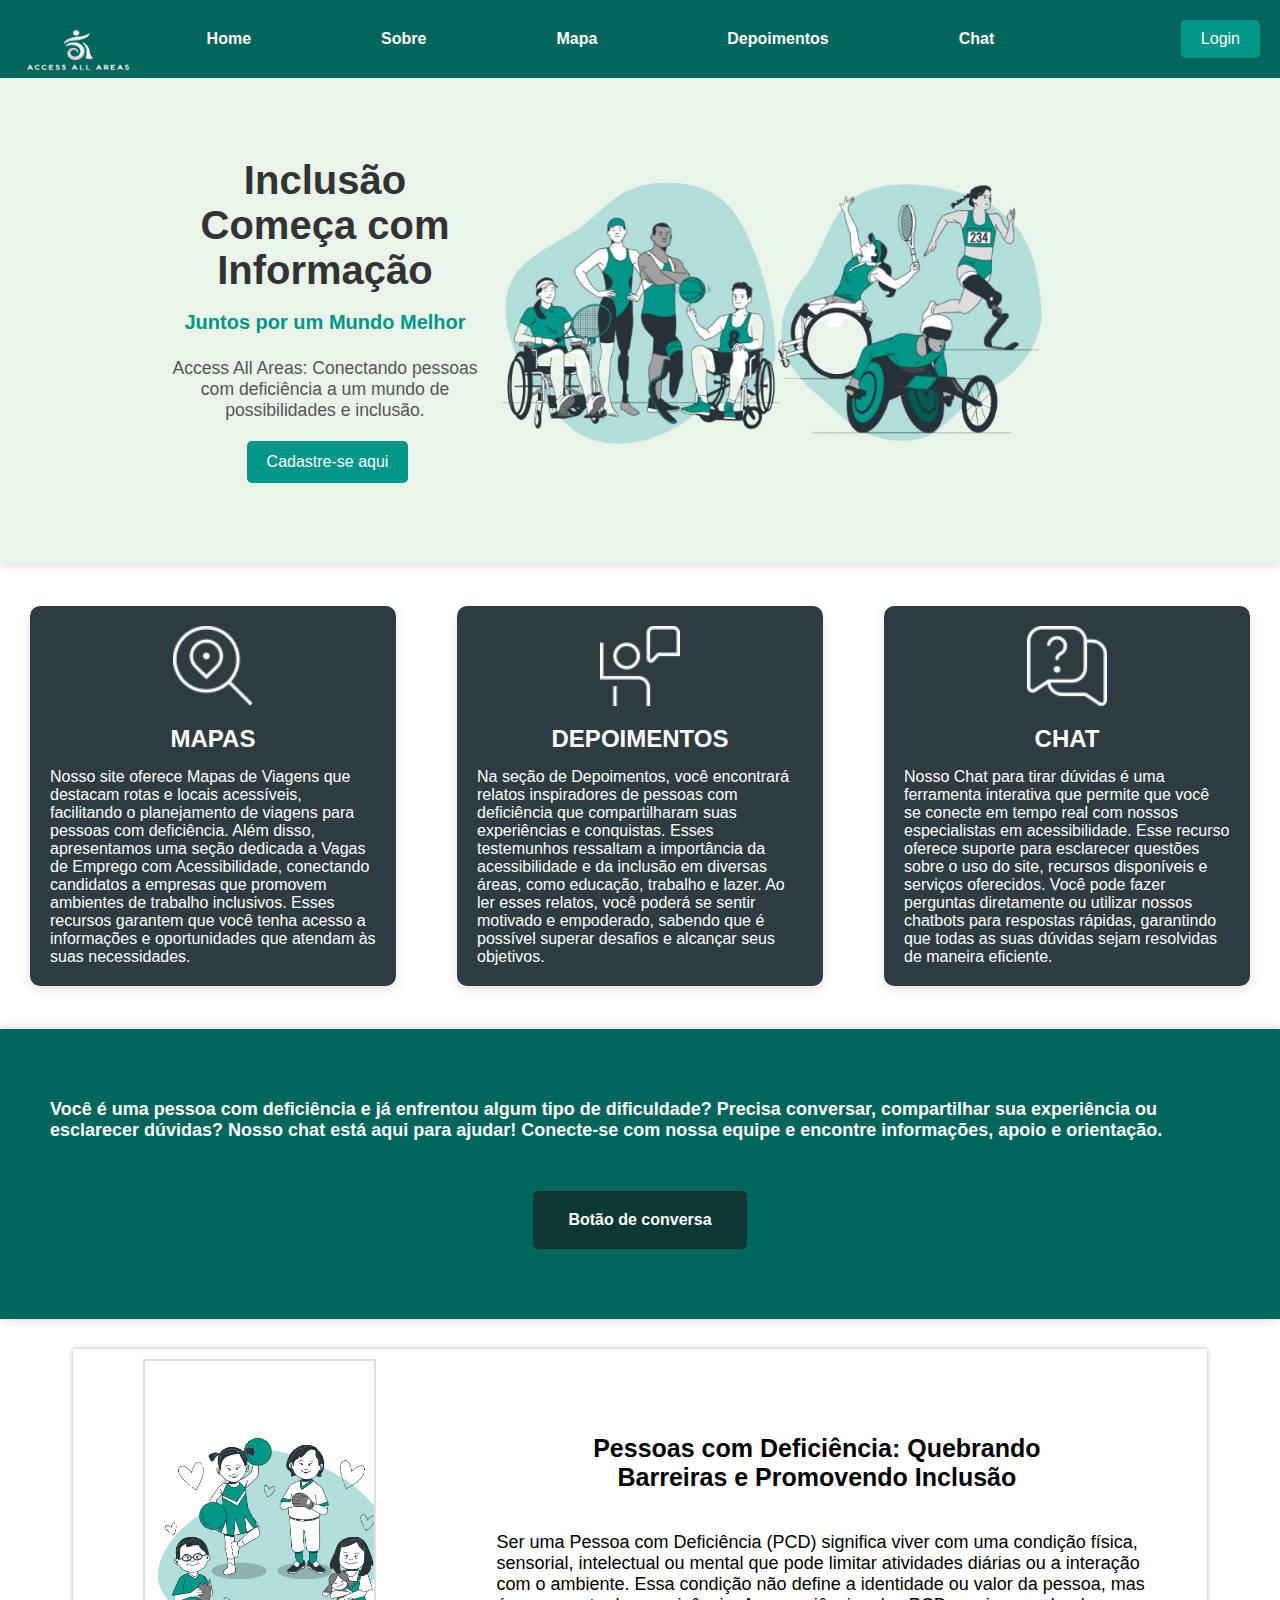
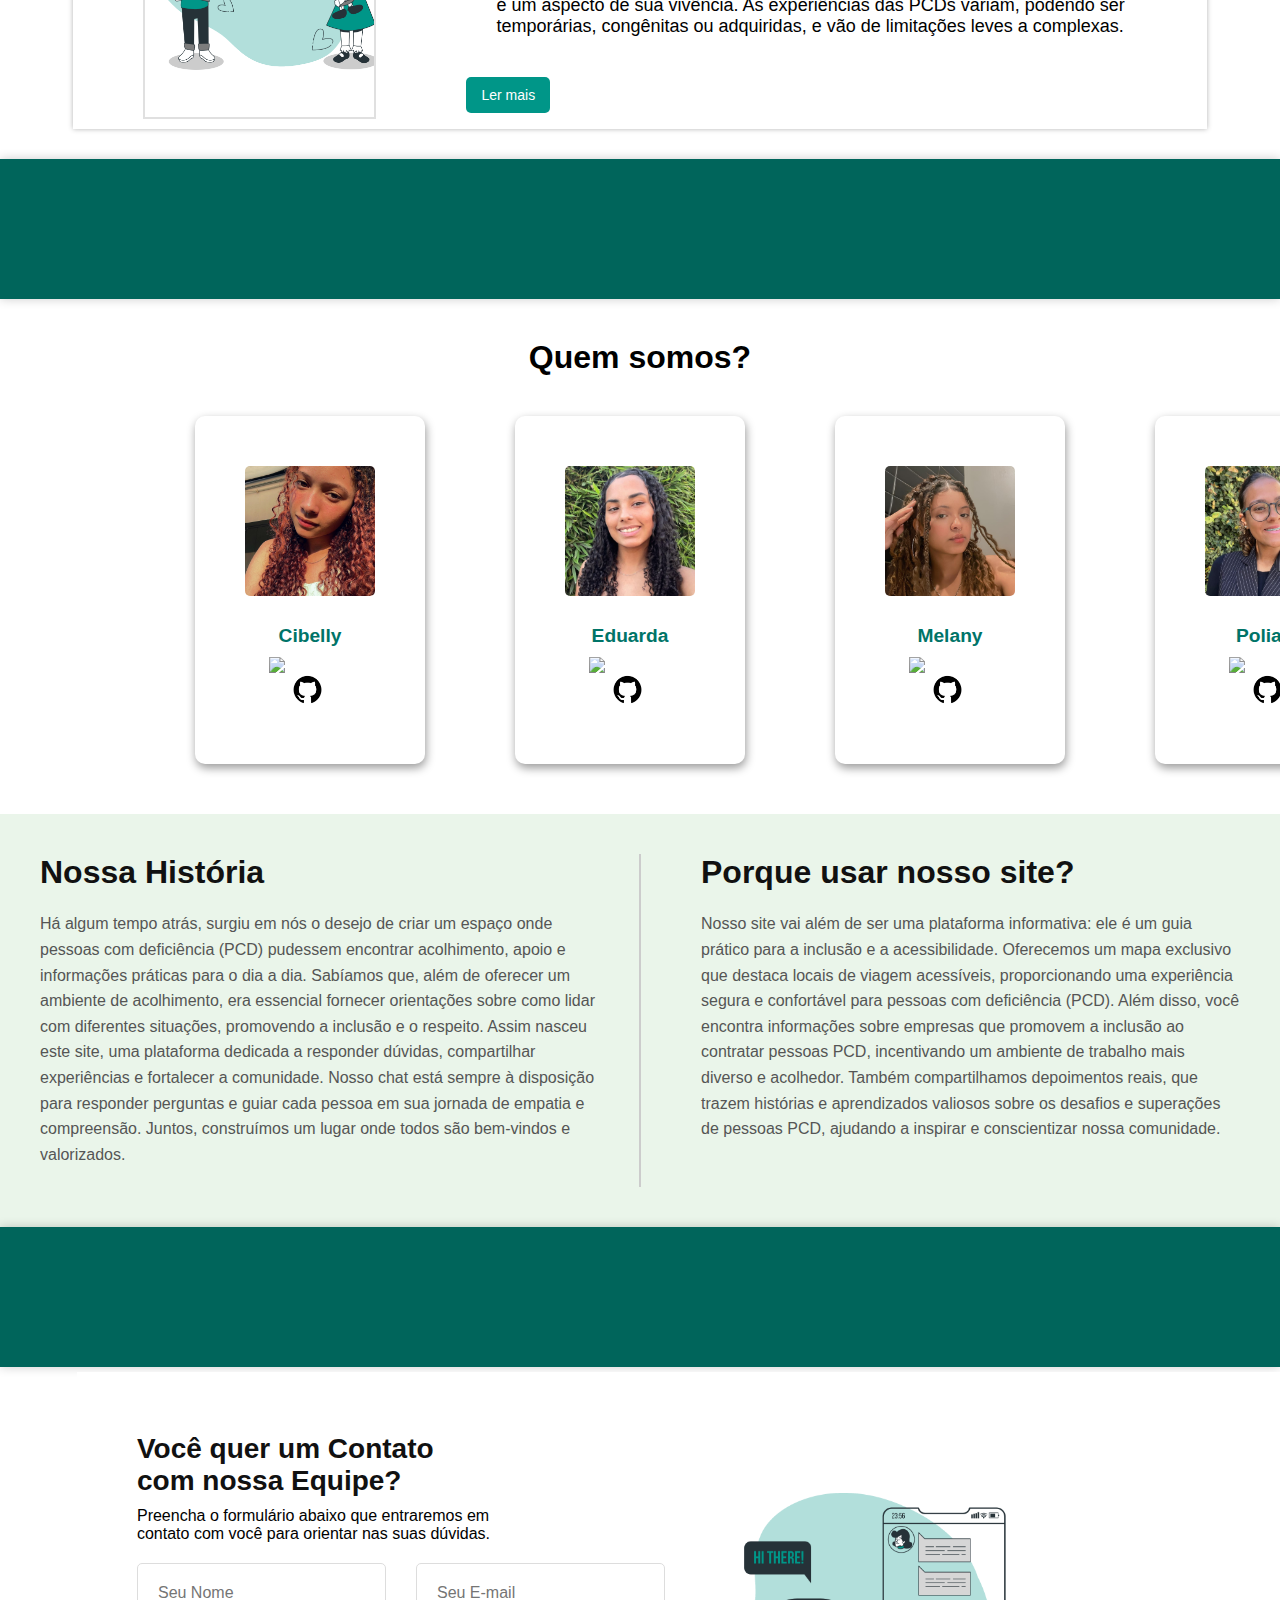
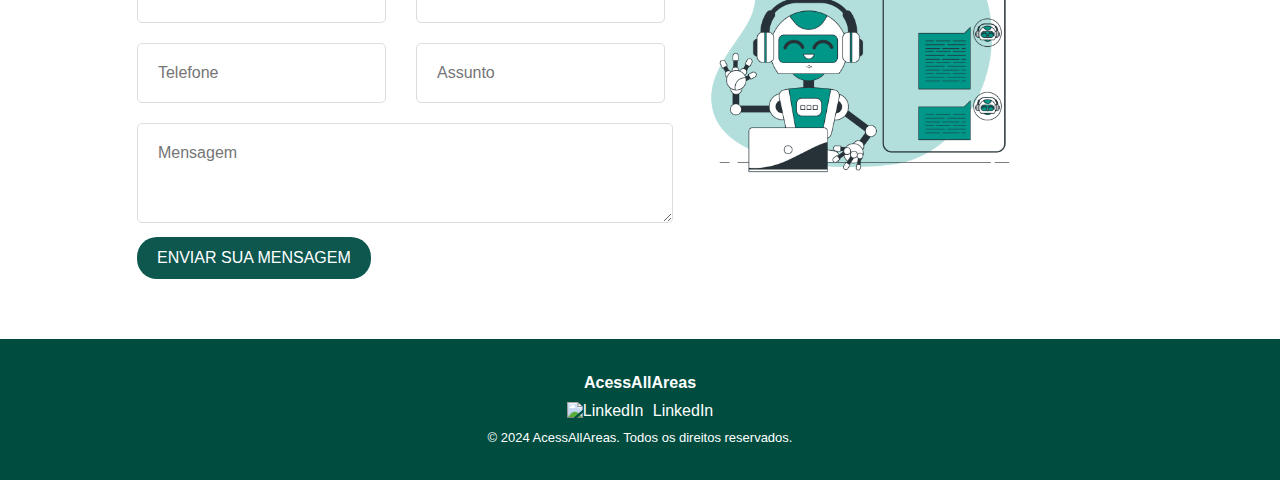
==== commit 35ea408e: "Merge branch 'user/cibelly' of https://github.com/Eduarda302/acessallareas into user/cibelly" ====
--- a/index.html
+++ b/index.html
@@ -14,10 +14,10 @@
     <header>
         <div class="navbar"> <!--Contém a barra de navegação.-->
             <div class="logo">
-                <img src="./img/semslogan.png"> <!--logotipo-->
-            </div>
-
-            <nav>
+                <img src="./img/logo.png"> <!--logotipo-->
+            </div>
+
+            <nav class="hidden">
                 <ul>
                     <li><a href="./index.html">Home</a></li>
                     <li><a href="#sobre">Sobre</a></li>
@@ -41,7 +41,6 @@
                 <span></span>
                 <span></span>
                 <span></span>
-
             </div>
         </div>
 
@@ -63,9 +62,9 @@
     <!--Sessão de Cards-->
     <section class="services-section">
         <div class="service-box">
-            <div class="icon">
+            <div class="icon" onclick="window.location.href='pages/Mapa.html'">
                 <!-- Exemplo de ícone -->
-                <img src="img/search-location.png" alt="Serviços oferecidos no site ">
+                <img src="img/search-location.png" alt="Icon de mapa">
             </div>
             <h3>MAPAS</h3>
             <p>Nosso site oferece Mapas de Viagens que destacam rotas e locais acessíveis, facilitando o planejamento de
@@ -75,8 +74,8 @@
             </p>
         </div>
         <div class="service-box">
-            <div class="icon">
-                <img src="img/introduction (1).png" alt="E-Commerce Completo">
+            <div class="icon" onclick="window.location.href='pages/Depoimentos.html'">
+                <img src="img/introduction (1).png" alt="Icon de depoimentos">
             </div>
             <h3>DEPOIMENTOS</h3>
             <p>Na seção de Depoimentos, você encontrará relatos inspiradores de pessoas com deficiência que
@@ -86,8 +85,8 @@
                 objetivos.</p>
         </div>
         <div class="service-box">
-            <div class="icon">
-                <img src="img/messages-question.png" alt="Logo de chat">
+            <div class="icon" onclick="window.location.href='pages/Chat.html'">
+                <img src="img/messages-question.png" alt="Icon de chat">
             </div>
             <h3>CHAT</h3>
             <p>Nosso Chat para tirar dúvidas é uma ferramenta interativa que permite que você se conecte em tempo real
@@ -106,19 +105,18 @@
                 compartilhar sua experiência ou esclarecer dúvidas? Nosso chat está aqui para ajudar! Conecte-se com
                 nossa equipe e encontre informações, apoio e orientação.
             </p>
-            <a href="#" class="cta-button2">Botão de conversa</a>
+            <a href="./pages/Chat.html" class="cta-button2">Botão de conversa</a>
         </div>
     </div>
 
 
-    <!--Sessão de texto e foto-->
+    <!--Sessão de texto e carrossel-->
     <section class="about">
         <div class="ong-info">
             <div class="carousel-container">
                 <div class="carousel-slides">
-                    <div class="slide"><img src="img/World Down Syndrome day-bro.png"
-                            alt="Crianças com Sindrome de Down"></div>
-                    <div class="slide"><img src="img/disabled athletes-bro.png" alt="Atletas com deficiência"></div>
+                    <div class="slide"><img src="img/World Down Syndrome day-bro.png" alt="Crianças com Sindrome de Down"></div>
+                    <div class="slide"><img src="img/disabled athletes-bro.png" alt="Atletas portadoras de deficiência"></div>
                     <div class="slide"><img src="img/Autism-bro.png" alt="Criança com Autismo"></div>
                 </div>
             </div>
@@ -152,8 +150,6 @@
     <!--Sessão de conversa2-->
     <div class="conversa2-section">
         <div class="cta2">
-            <p></p>
-
         </div>
     </div>
 
@@ -184,7 +180,7 @@
 
             <div class="card">
                 <div class="Photo">
-                    <img src="img/eduarda.jfif" alt="Foto da Cibelly">
+                    <img src="img/eduarda.jfif" alt="Foto da Eduarda">
                 </div>
                 <h3>Eduarda</h3>
                 <div style="margin: 10px 0;">
@@ -205,7 +201,7 @@
 
             <div class="card">
                 <div class="Photo">
-                    <img src="img/melany2.jpg" alt="Foto da Cibelly">
+                    <img src="img/melany2.jpg" alt="Foto da Melany">
                 </div>
                 <h3>Melany</h3>
                 <div style="margin: 10px 0;">
@@ -226,7 +222,7 @@
 
             <div class="card">
                 <div class="Photo">
-                    <img src="img/poliane2.jpg" alt="Foto da Cibelly">
+                    <img src="img/poliane2.jpg" alt="Foto da Poliane">
                 </div>
                 <h3>Poliane</h3>
                 <div style="margin: 10px 0;">
@@ -247,11 +243,11 @@
 
             <div class="card">
                 <div class="Photo">
-                    <img src="img/taina2.jpg" alt="Foto da Cibelly">
+                    <img src="img/taina2.jpg" alt="Foto da Taina">
                 </div>
                 <h3>Taina</h3>
                 <div style="margin: 10px 0;">
-                    <a href="https://www.linkedin.com/company/afesu/posts/?feedView=all" target="_blank"
+                    <a href="https://www.linkedin.com/in/taina-santos-39006432a/" target="_blank"
                         style="color: #ffffff; text-decoration: none; margin: 0 10px;">
                         <img src="https://upload.wikimedia.org/wikipedia/commons/c/ca/LinkedIn_logo_initials.png"
                             alt="LinkedIn" style="width: 27px; vertical-align: middle; margin-right: 5px;">
@@ -265,8 +261,6 @@
                 </div>
             </div>
         </div>
-
-
     </section>
 
     <!--sessão sobre o porque criamos esse site-->
@@ -340,7 +334,7 @@
         </div>
 
         <div class="contact-image">
-            <img src="img/Chat bot-bro.png" alt="Equipe trabalhando">
+            <img src="img/Chat bot-bro.png" alt="Bot pronto para atende-los">
         </div>
     </section>
 
@@ -374,7 +368,7 @@
     </footer>
 </body>
 
-<script src="js/index.js"></script>
-<script src="/js/nav.js"></script>
+<script src="./js/index.js"></script>
+<script src="./js/nav.js"></script>
 
 </html>--- a/css/styles.css
+++ b/css/styles.css
@@ -2,8 +2,7 @@
     margin: 0;
     padding: 0;
     box-sizing: border-box;
-    font-family: 'Lucida Sans', 'Lucida Sans Regular';
-    font-size: medium;
+    font-family: Arial, sans-serif;
 }
 
 body {
@@ -33,13 +32,14 @@
     /* Cor do texto principal */
     margin-left: 90px;
     display: inline-block;
+    text-align: center;
 }
 
 .text-content .highlight {
     color: #009688;
     /* Cor verde para destacar "Juntos por um mundo melhor" */
     font-size: 20px;
-    margin-left: 90px;
+    margin-left: 0;
 }
 
 .text-content p {
@@ -48,6 +48,7 @@
     color: #555;
     /* Cor mais clara para o texto */
     margin-left: 90px;
+    text-align: center;
 }
 
 .text-content button {
@@ -58,7 +59,7 @@
     cursor: pointer;
     border-radius: 5px;
     font-size: 1em;
-    margin-left: 90px;
+    margin-left: 95px;
 }
 
 .text-content button:hover {
@@ -119,6 +120,7 @@
 @media (max-width: 480px) {
     .text-content h1 {
         margin-left: 0px;
+        font-size: 30px;
     }
 }
 
@@ -254,7 +256,7 @@
 
 .about h1 {
     color: #000000;
-    font-size: 30px;
+    font-size: 25px;
     margin-bottom: 5%;
     text-align: center;
     margin: auto;
@@ -365,6 +367,7 @@
     .ong-info {
         width: 360px;
         display: block;
+        margin-right: 10px;
     }
 }
 
@@ -382,6 +385,7 @@
     gap: 20px;
     max-width: 100px;
     margin-bottom: 50px;
+    margin-left: 195px;
 }
 
 .social-media {
@@ -553,7 +557,6 @@
 
 .contact-form input,
 .contact-form textarea {
-    width: 100%;
     padding: 20px;
     border: 1px solid #ddd;
     margin: 10px;
@@ -564,7 +567,7 @@
 
 .contact-form textarea {
     height: 100px;
-    width: 516px;
+    width: 536px;
 }
 
 .contact-form button {
@@ -643,3 +646,11 @@
         margin-left: initial;
     }
 }
+
+@media (max-width: 480px) {
+    .contact-form input,
+.contact-form textarea {
+        width: 327px;
+        margin-left: 10px;
+    }
+}--- a/css/nav.css
+++ b/css/nav.css
@@ -7,11 +7,12 @@
 
 .logo img {
     position: absolute;
-    width: 110px;
+    width: 115px;
     height: 100px;
     top: 0;
-    
-  }
+}
+
+
 /* Estilos para a barra de pesquisa */
 .search-bar {
     /*Define o container para a barra de pesquisa como um 
@@ -52,6 +53,13 @@
     background-color: #028578;
 
 }
+nav.hidden {
+    display: none;
+}
+
+nav.ativo {
+    display: flex;
+}
 
 
 /* Estilos da barra de navegação */
@@ -65,8 +73,6 @@
     background-color: #00655b;
 }
 
-
-
 nav ul {
     display: flex;
     list-style: none;
@@ -76,7 +82,6 @@
 
   nav ul li {
     margin: 0 45px;
-    font-size: large;
   }
 
   nav ul li a {
@@ -85,8 +90,6 @@
     font-weight: bold;
     text-align: center;
     margin: 20px;
-  
-  
   }
 
   nav ul li a:hover {
@@ -118,7 +121,6 @@
     
 
 
-
 .hamburguer{
     display: none;
     flex-direction: column;
@@ -138,6 +140,17 @@
 }
 
 /*final da nav*/
+
+@media (min-width: 768px) {
+    nav {
+        display: block !important; /* Sempre visível em telas grandes */
+    }
+
+    .hamburguer {
+        display: none; /* Esconde o botão hambúrguer */
+    }
+}
+
 
 /* deixando a nav responsiva para celular */
 @media (max-width: 760px) {
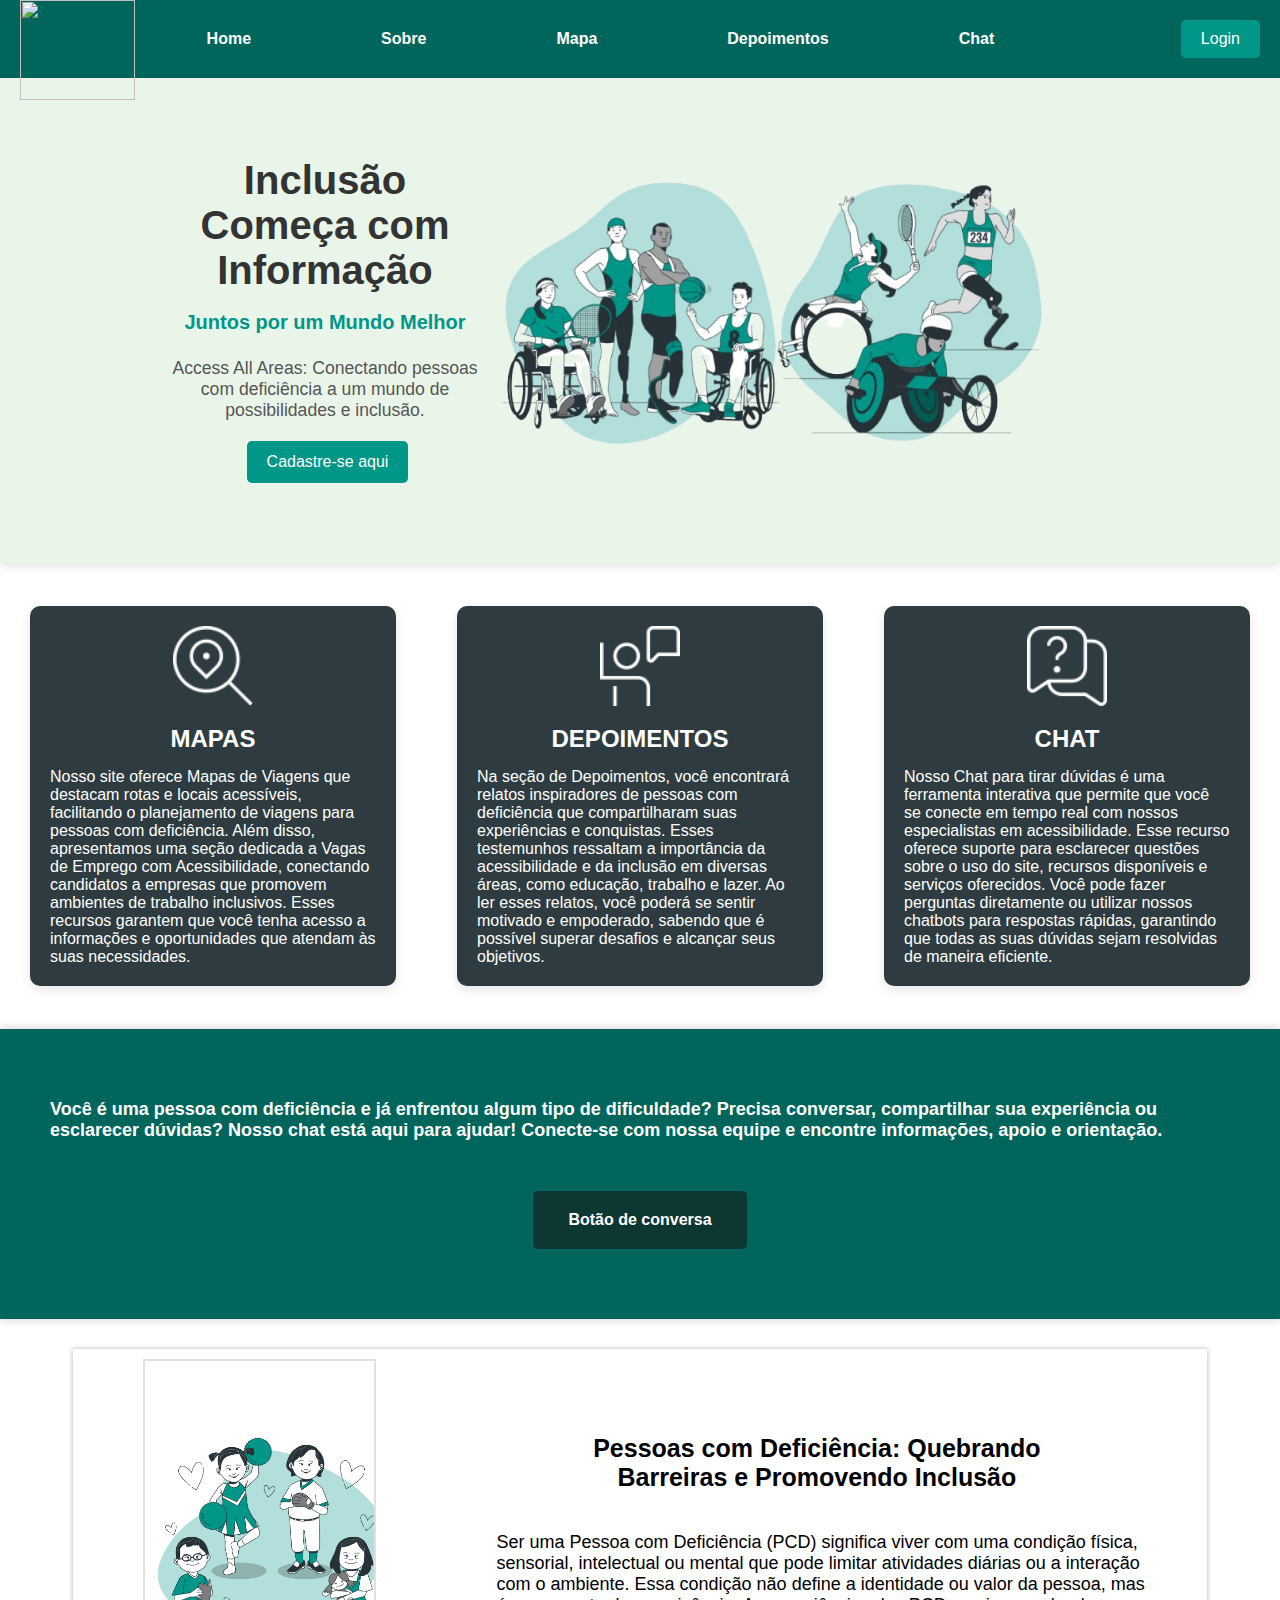
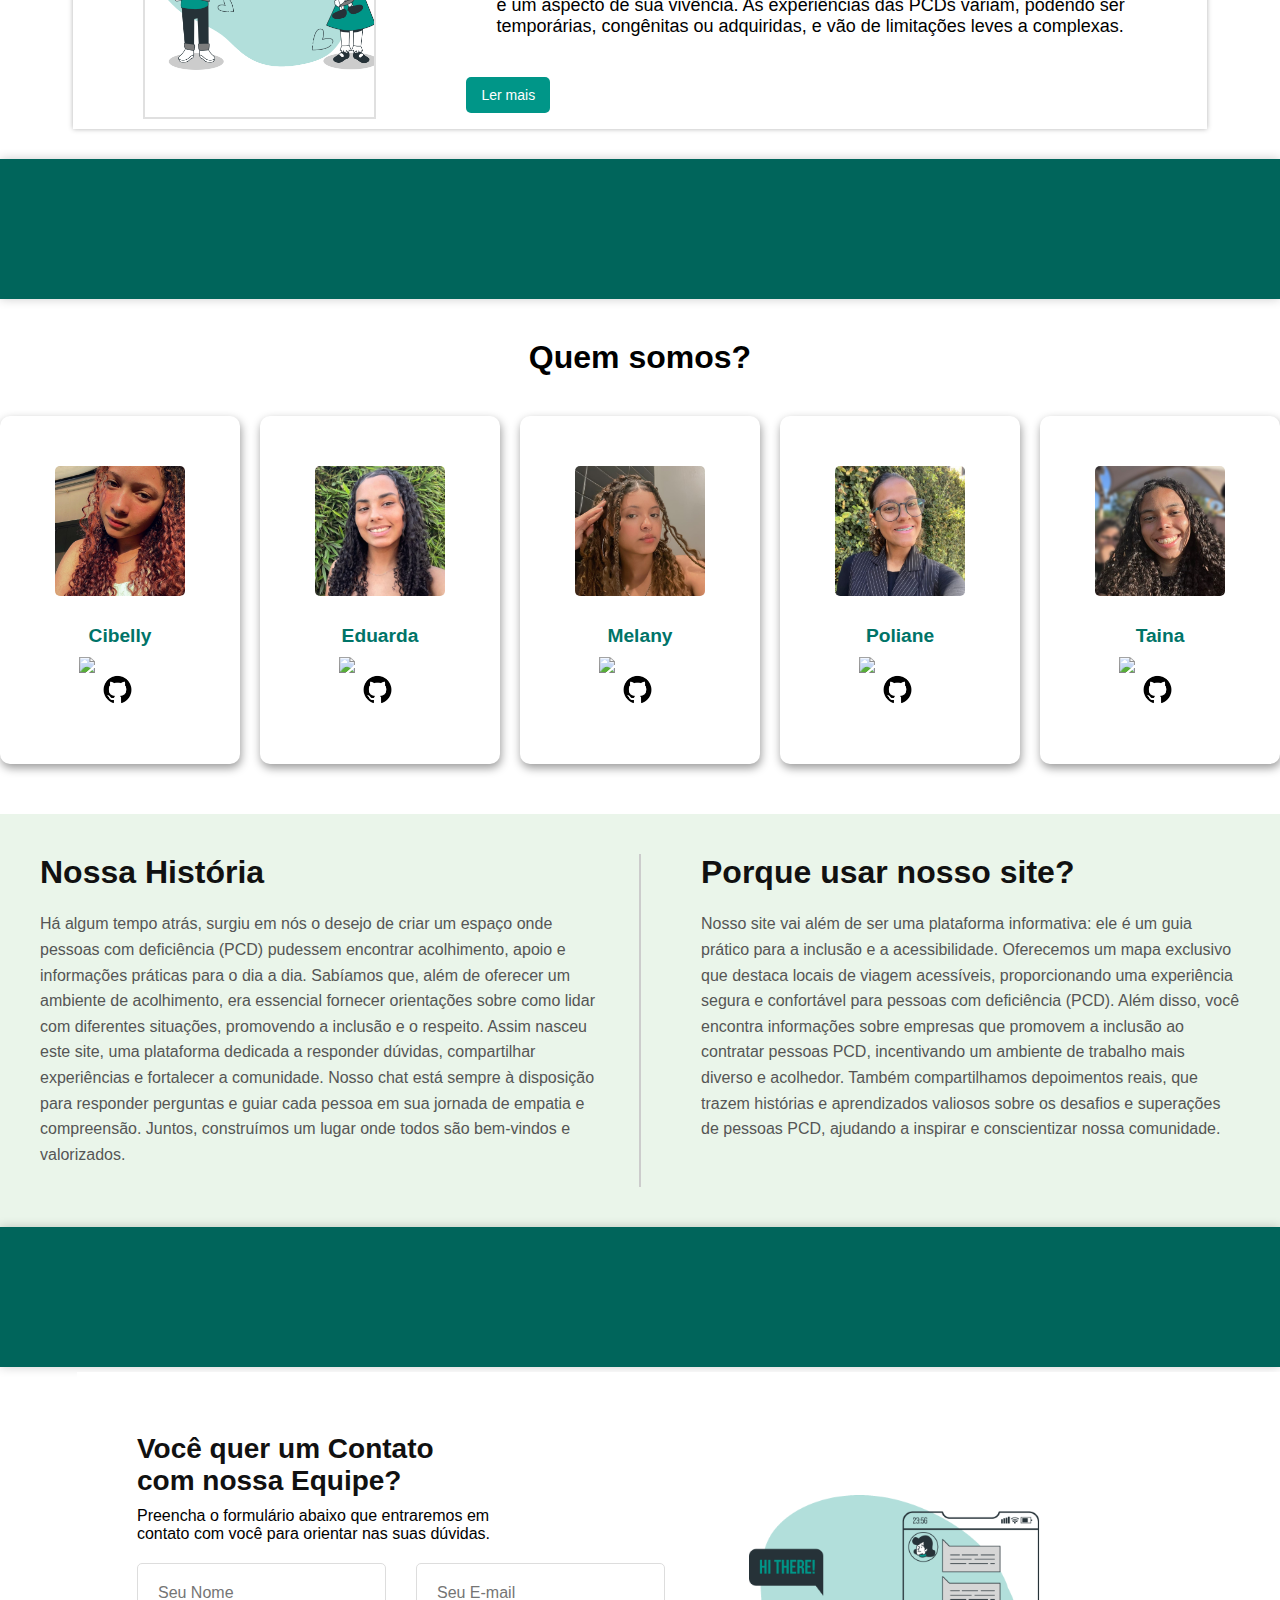
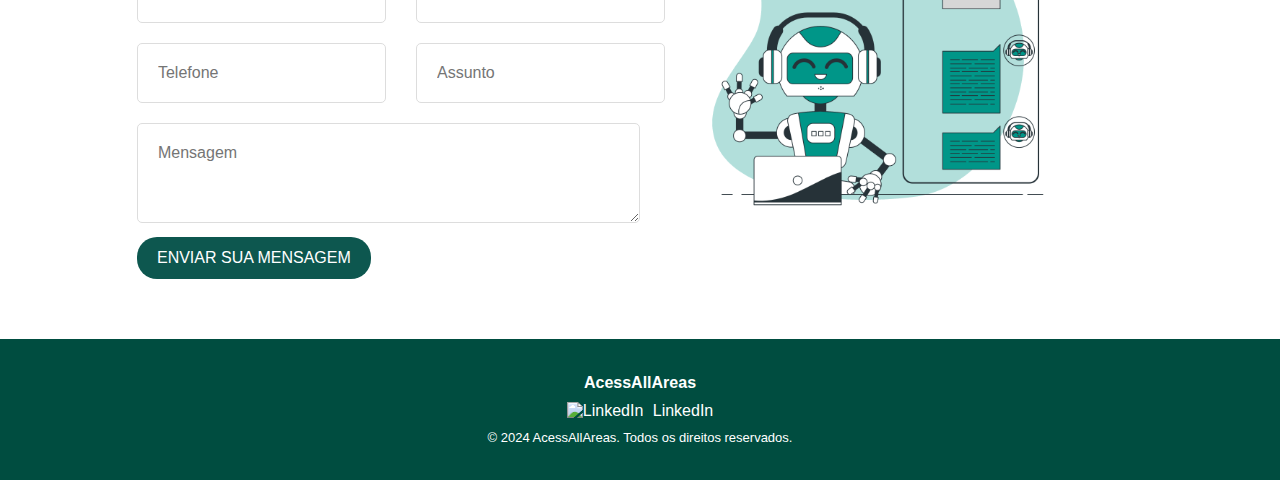
==== commit f1de1056: "Modificando nomes das imagens e arrumando responsividade" ====
--- a/index.html
+++ b/index.html
@@ -14,12 +14,12 @@
     <header>
         <div class="navbar"> <!--Contém a barra de navegação.-->
             <div class="logo">
-                <img src="./img/logo.png"> <!--logotipo-->
+                <img src="./img/semslogan.png"> <!--logotipo-->
             </div>
 
             <nav class="hidden">
                 <ul>
-                    <li><a href="./index.html">Home</a></li>
+                    <li><a class="ativo" href="./index.html">Home</a></li>
                     <li><a href="#sobre">Sobre</a></li>
                     <li><a href="./pages/Mapa.html">Mapa</a></li>
                     <li><a href="./pages/Depoimentos.html">Depoimentos</a></li>
--- a/css/styles.css
+++ b/css/styles.css
@@ -278,7 +278,7 @@
 
 /* "Ler mais" da sessão sobre com carrossel*/
 .content {
-    max-width: 600px;
+    max-width: 6000px;
     margin: auto;
 }
 
@@ -383,13 +383,12 @@
 .service-cards {
     display: flex;
     gap: 20px;
-    max-width: 100px;
     margin-bottom: 50px;
-    margin-left: 195px;
+    justify-content: center;
 }
 
 .social-media {
-    width: 10px;
+    width: 100%;
 }
 
 /* Responsividade para smartphones */
@@ -410,7 +409,6 @@
     box-shadow: 1px 4px 10px rgba(0.1, 0.1, 0.1, 0.4);
     transition: transform 0.3s, box-shadow 0.3s;
     text-align: center;
-    margin-right: 70px;
 }
 
 /* Estilo do Ícone */
@@ -567,7 +565,7 @@
 
 .contact-form textarea {
     height: 100px;
-    width: 536px;
+    width: 503px;
 }
 
 .contact-form button {
@@ -585,11 +583,13 @@
 }
 
 .contact-image img {
-    width: 1100px;
-    max-width: 45%;
+    width: block;
+    max-width: 50%;
     height: auto;
     margin-left: 20%;
     margin-top: 100px;
+    align-items: center;
+    justify-content: end;
 }
 
 /* Responsividade para smartphones */
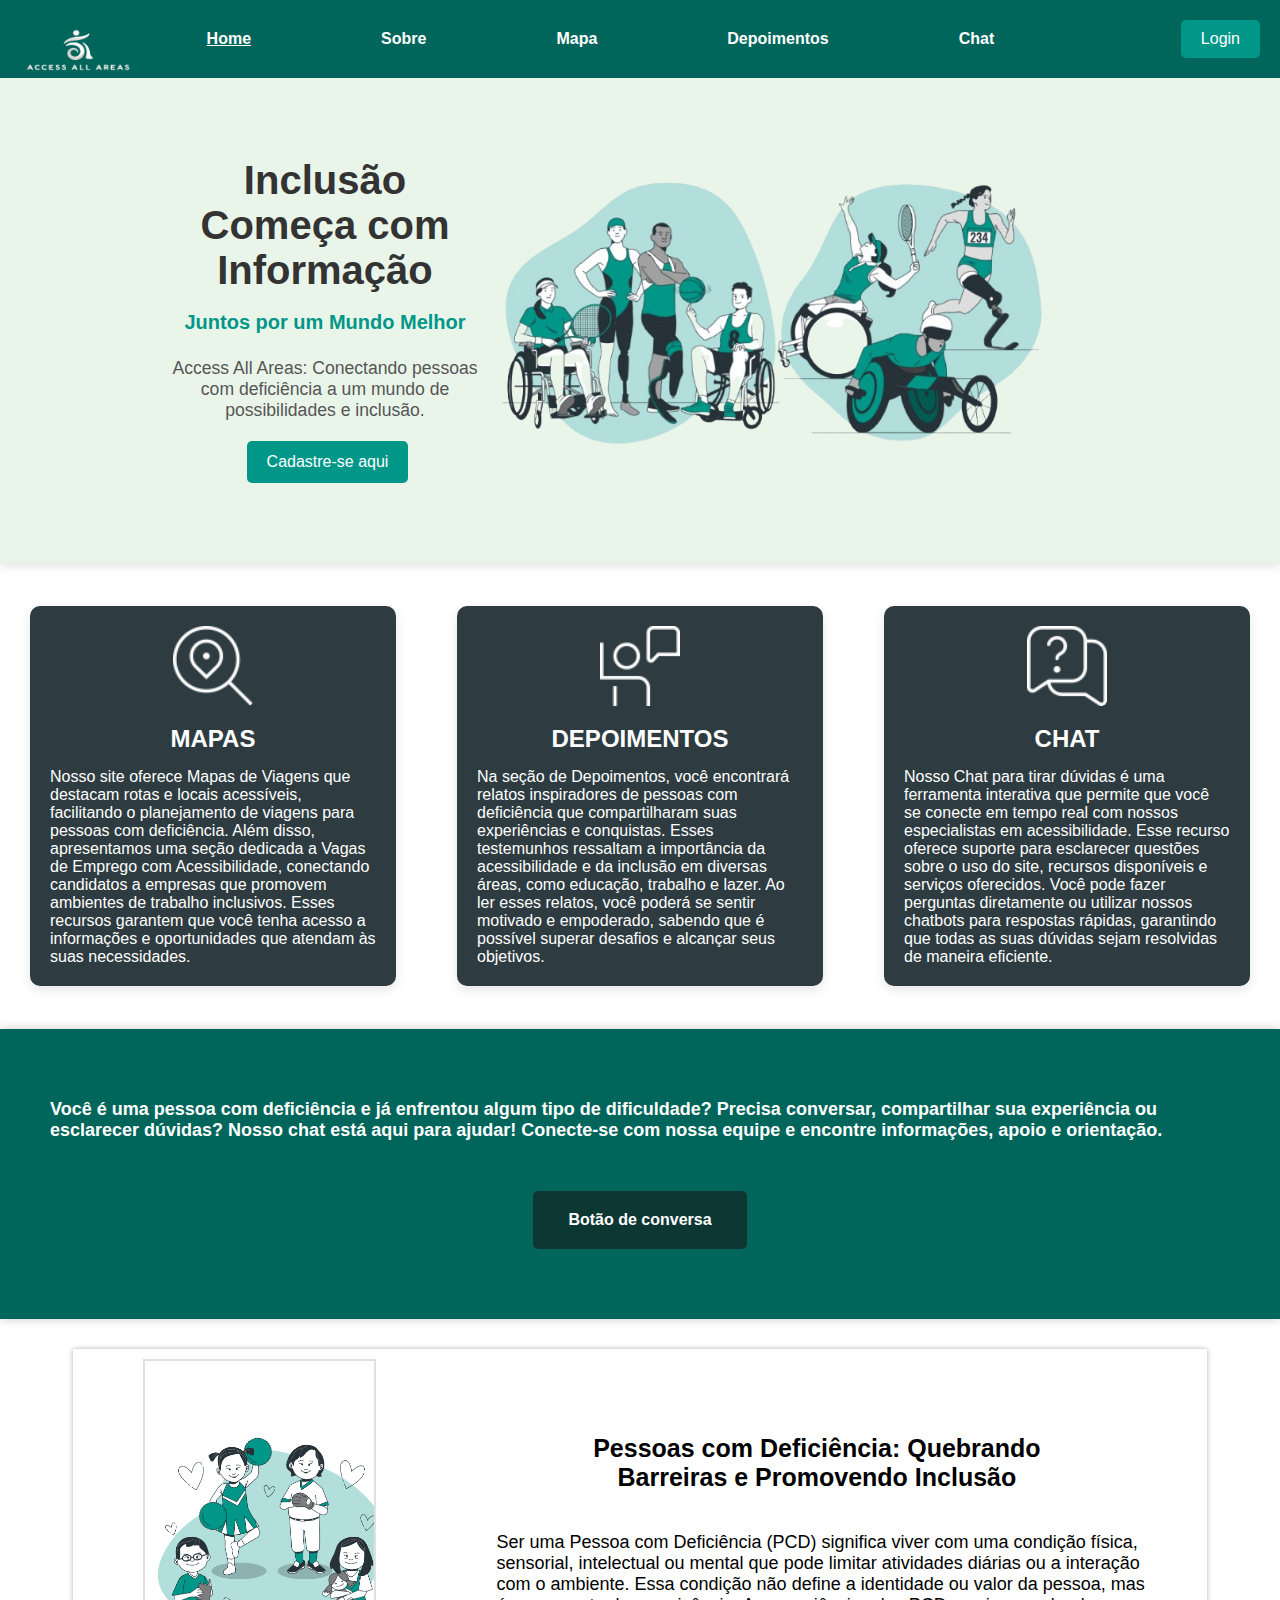
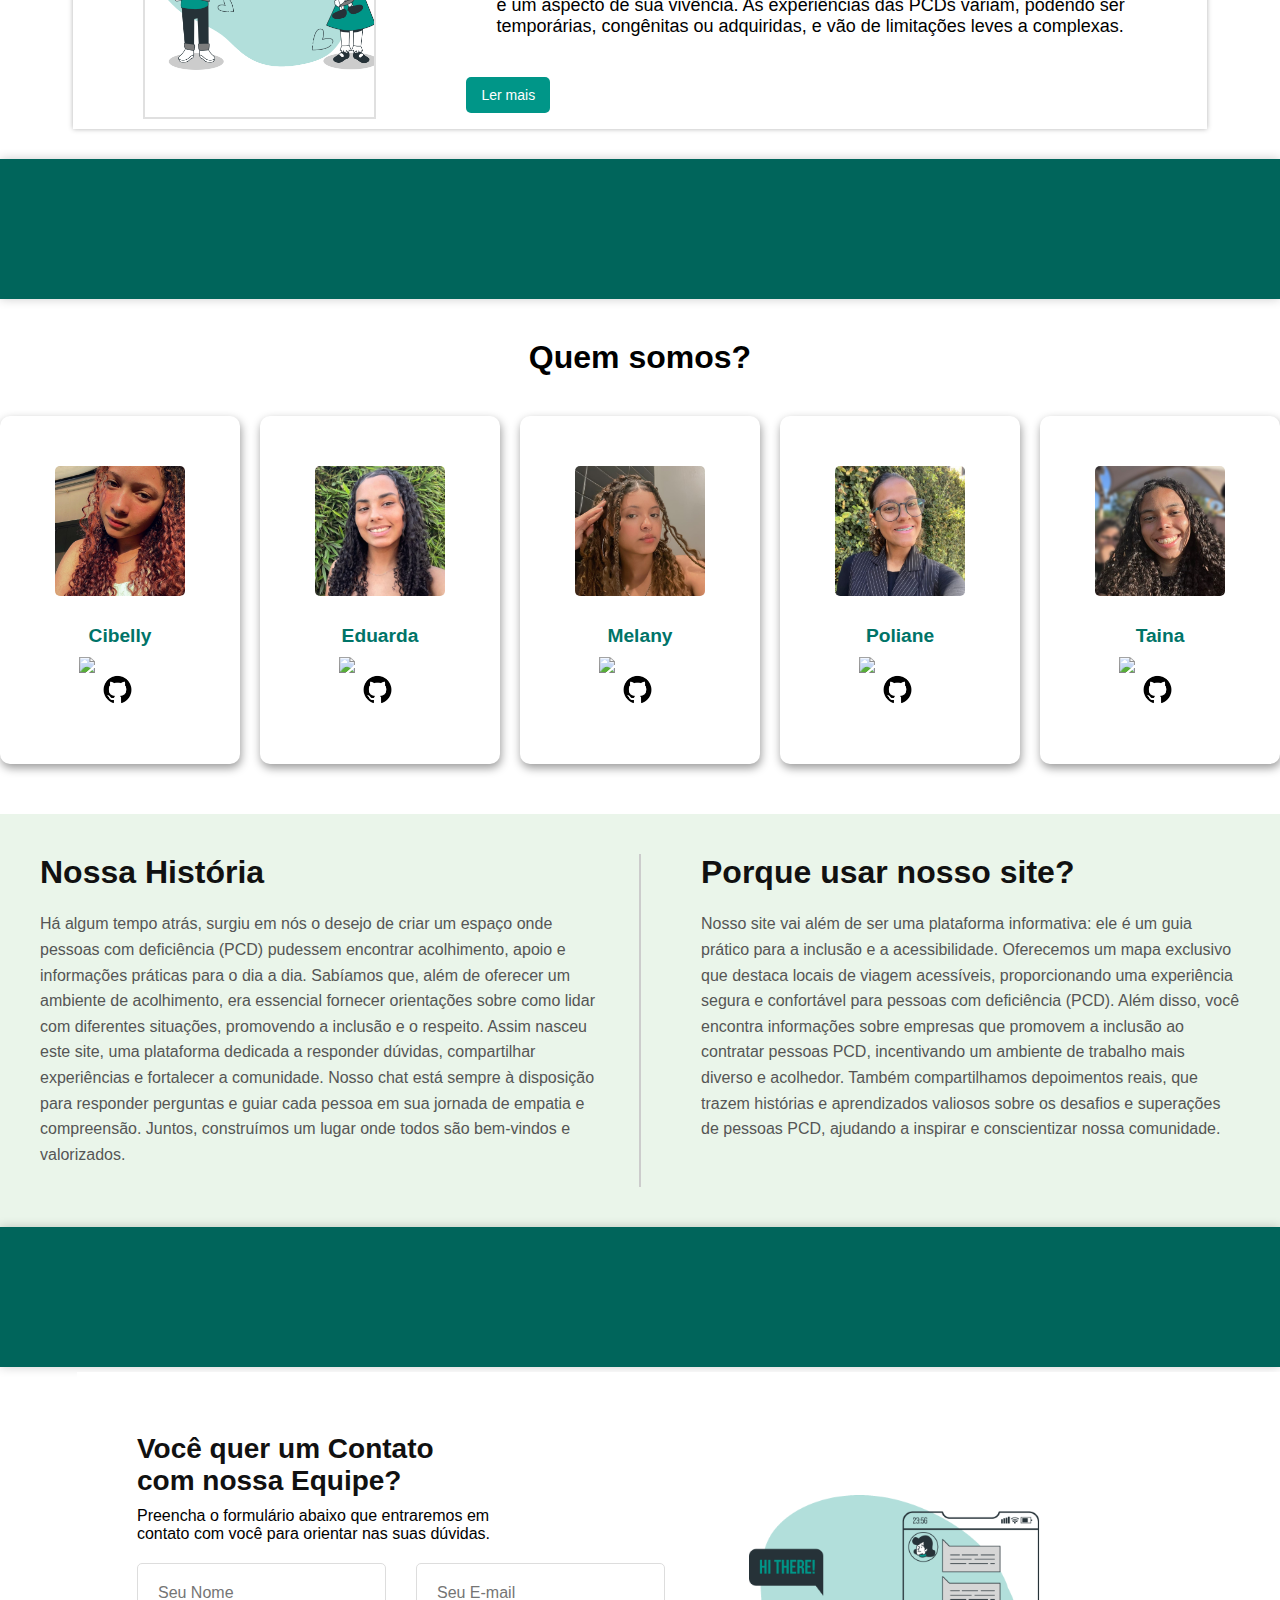
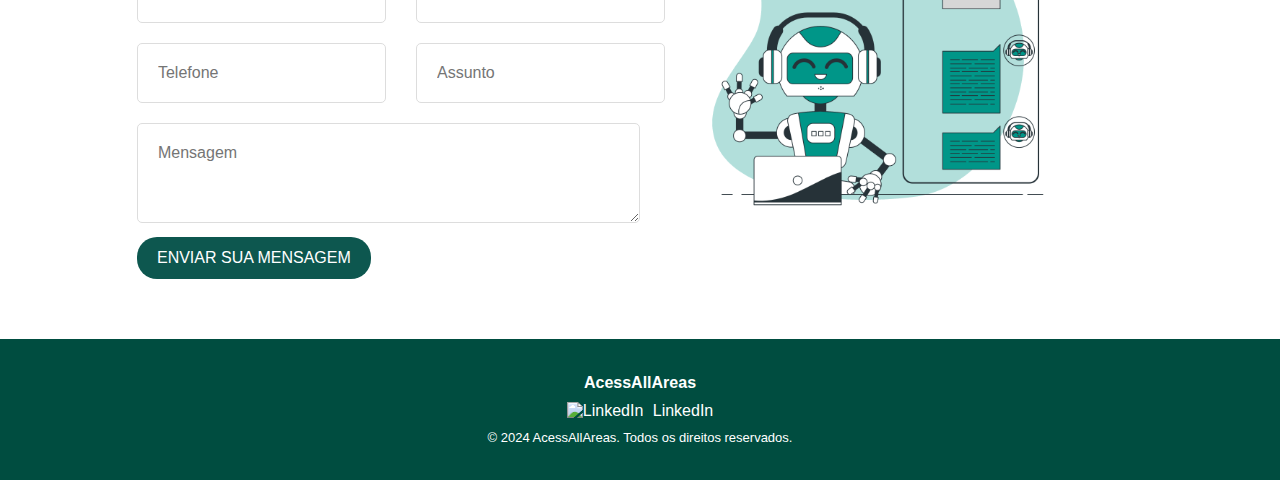
==== commit b18221d6: "Merge remote-tracking branch 'origin/develop' into user/eduarda" ====
--- a/index.html
+++ b/index.html
@@ -14,7 +14,7 @@
     <header>
         <div class="navbar"> <!--Contém a barra de navegação.-->
             <div class="logo">
-                <img src="./img/semslogan.png"> <!--logotipo-->
+                <img src="./img/logo.png"> <!--logotipo-->
             </div>
 
             <nav class="hidden">
--- a/css/styles.css
+++ b/css/styles.css
@@ -395,9 +395,6 @@
 @media (max-width: 480px) {
     .service-cards {
         display: grid;
-        width: 90px;
-        margin-left: 90px;
-        margin-right: 900px;
     }
 } 
 
--- a/css/nav.css
+++ b/css/nav.css
@@ -10,6 +10,10 @@
     width: 115px;
     height: 100px;
     top: 0;
+}
+
+.ativo {
+    text-decoration: underline !important;
 }
 
 
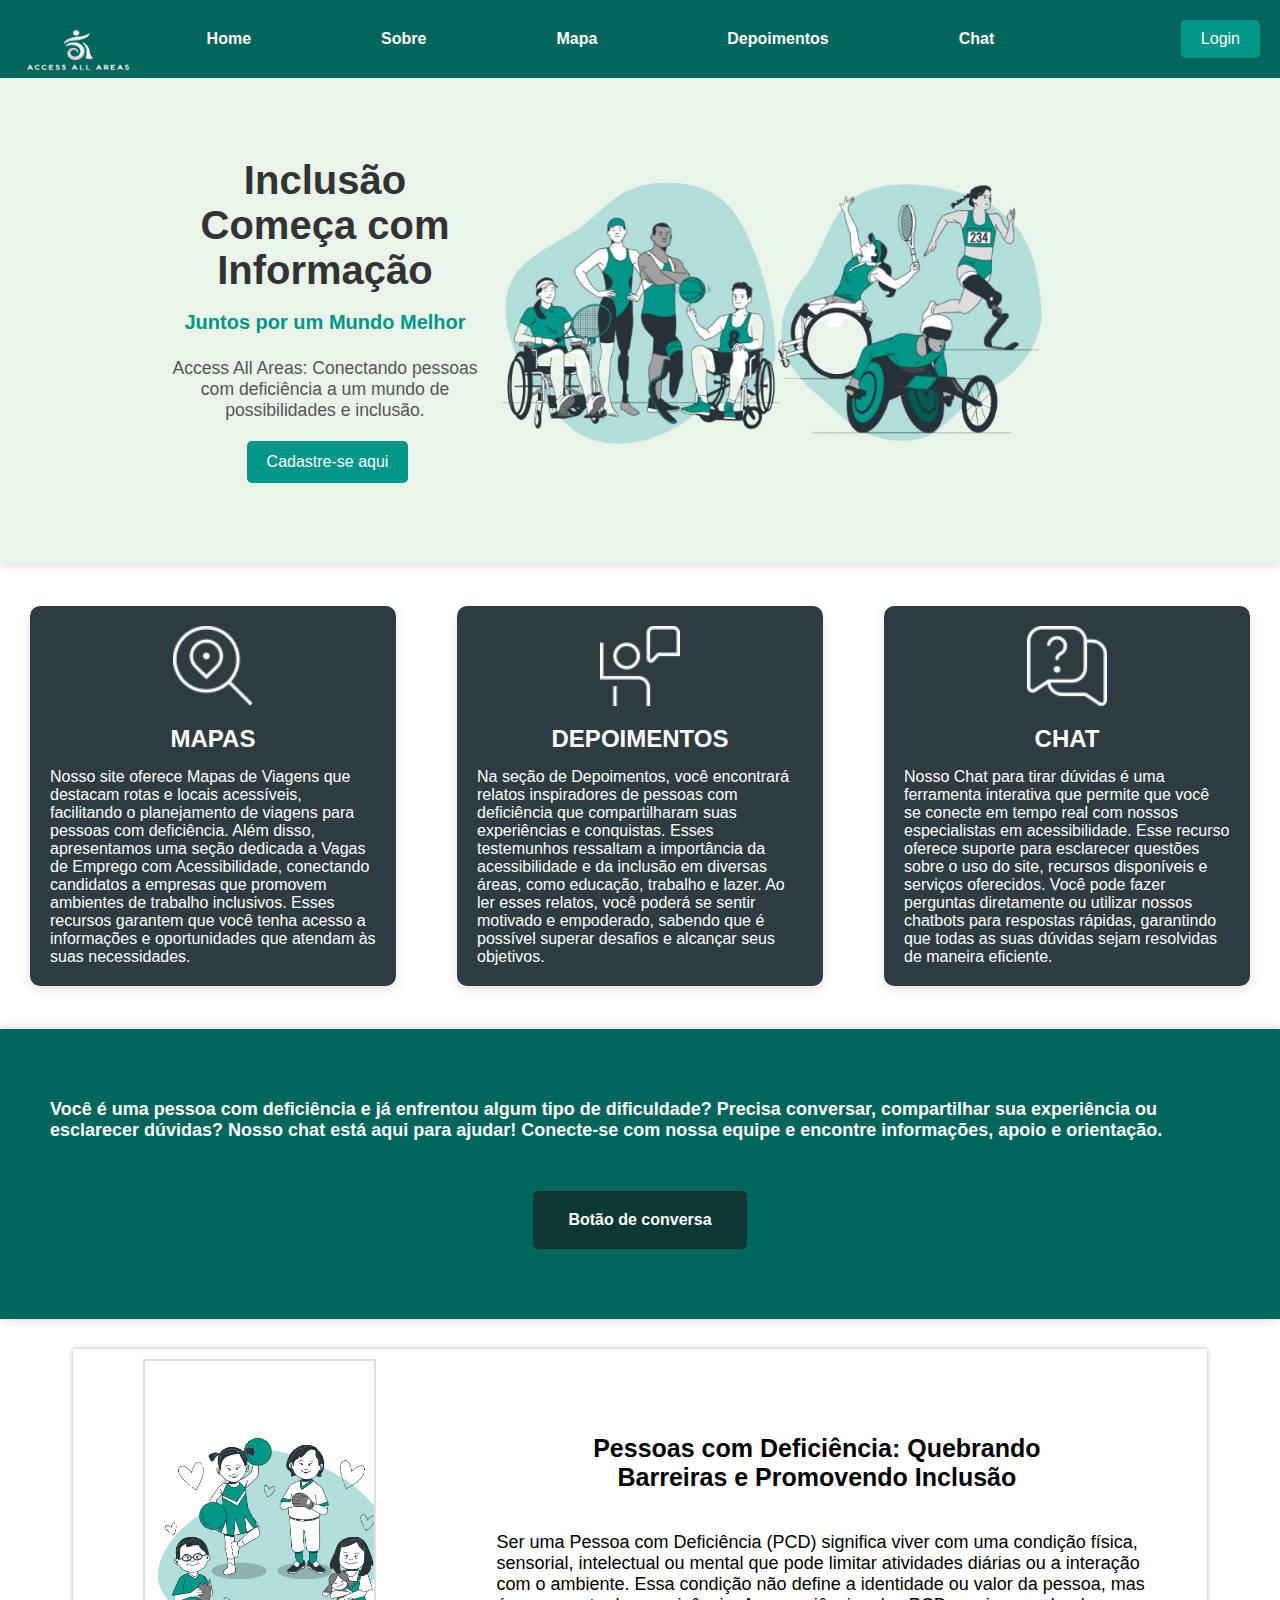
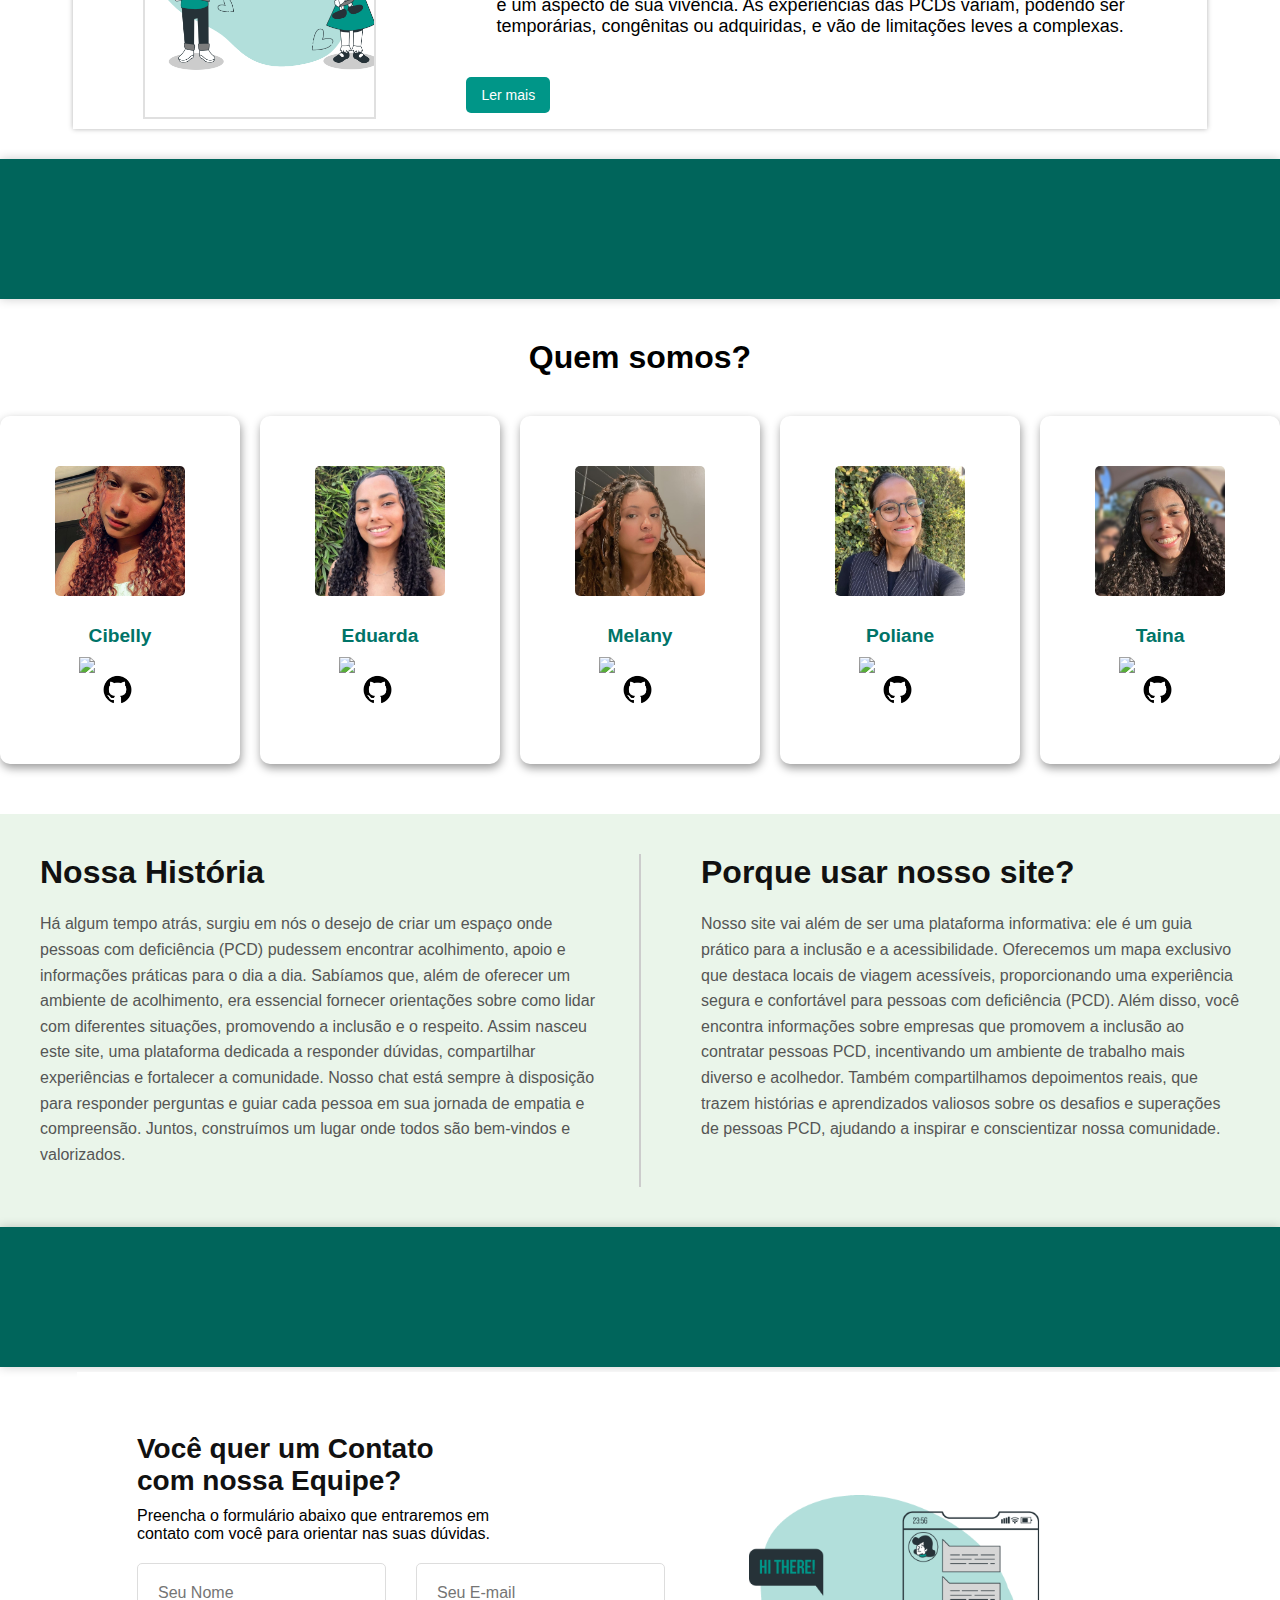
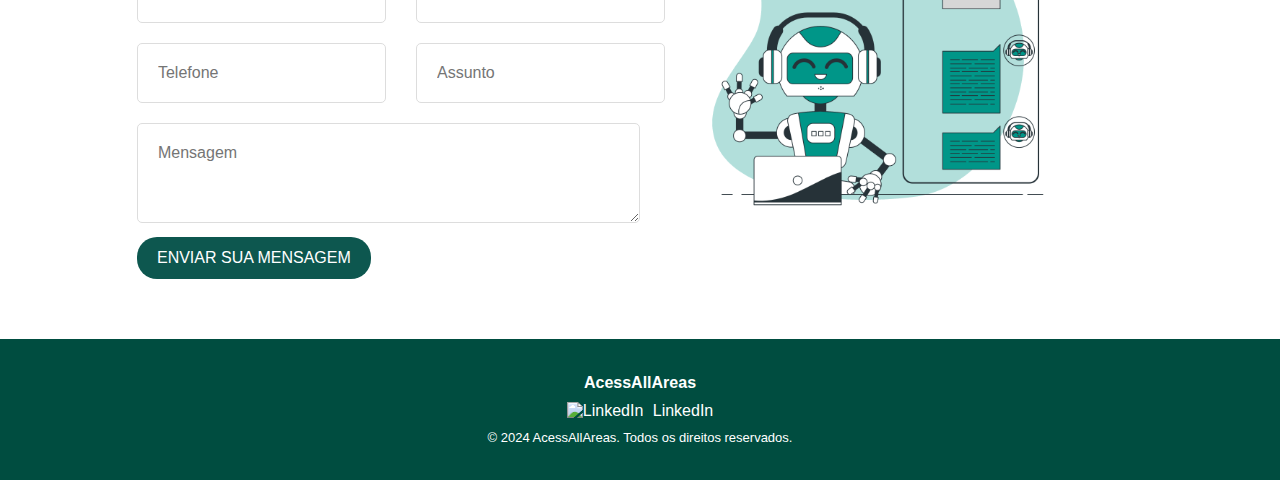
==== commit dc3ae83b: "melhorando a responsividade" ====
--- a/index.html
+++ b/index.html
@@ -19,7 +19,7 @@
 
             <nav class="hidden">
                 <ul>
-                    <li><a class="ativo" href="./index.html">Home</a></li>
+                    <li><a href="./index.html">Home</a></li>
                     <li><a href="#sobre">Sobre</a></li>
                     <li><a href="./pages/Mapa.html">Mapa</a></li>
                     <li><a href="./pages/Depoimentos.html">Depoimentos</a></li>
@@ -31,7 +31,7 @@
             <!-- Adicionando o campo de pesquisa -->
             <form class="search-bar" action="#" method="get">
                 
-                <!--placeholder="Search..." define o texto que aparecerá 
+                <!--placeholder="Search.." define o texto que aparecerá 
                 no campo de pesquisa antes de o usuário digitar algo-->
                 <a href="./pages/Login.html">Login</a>
             </form>
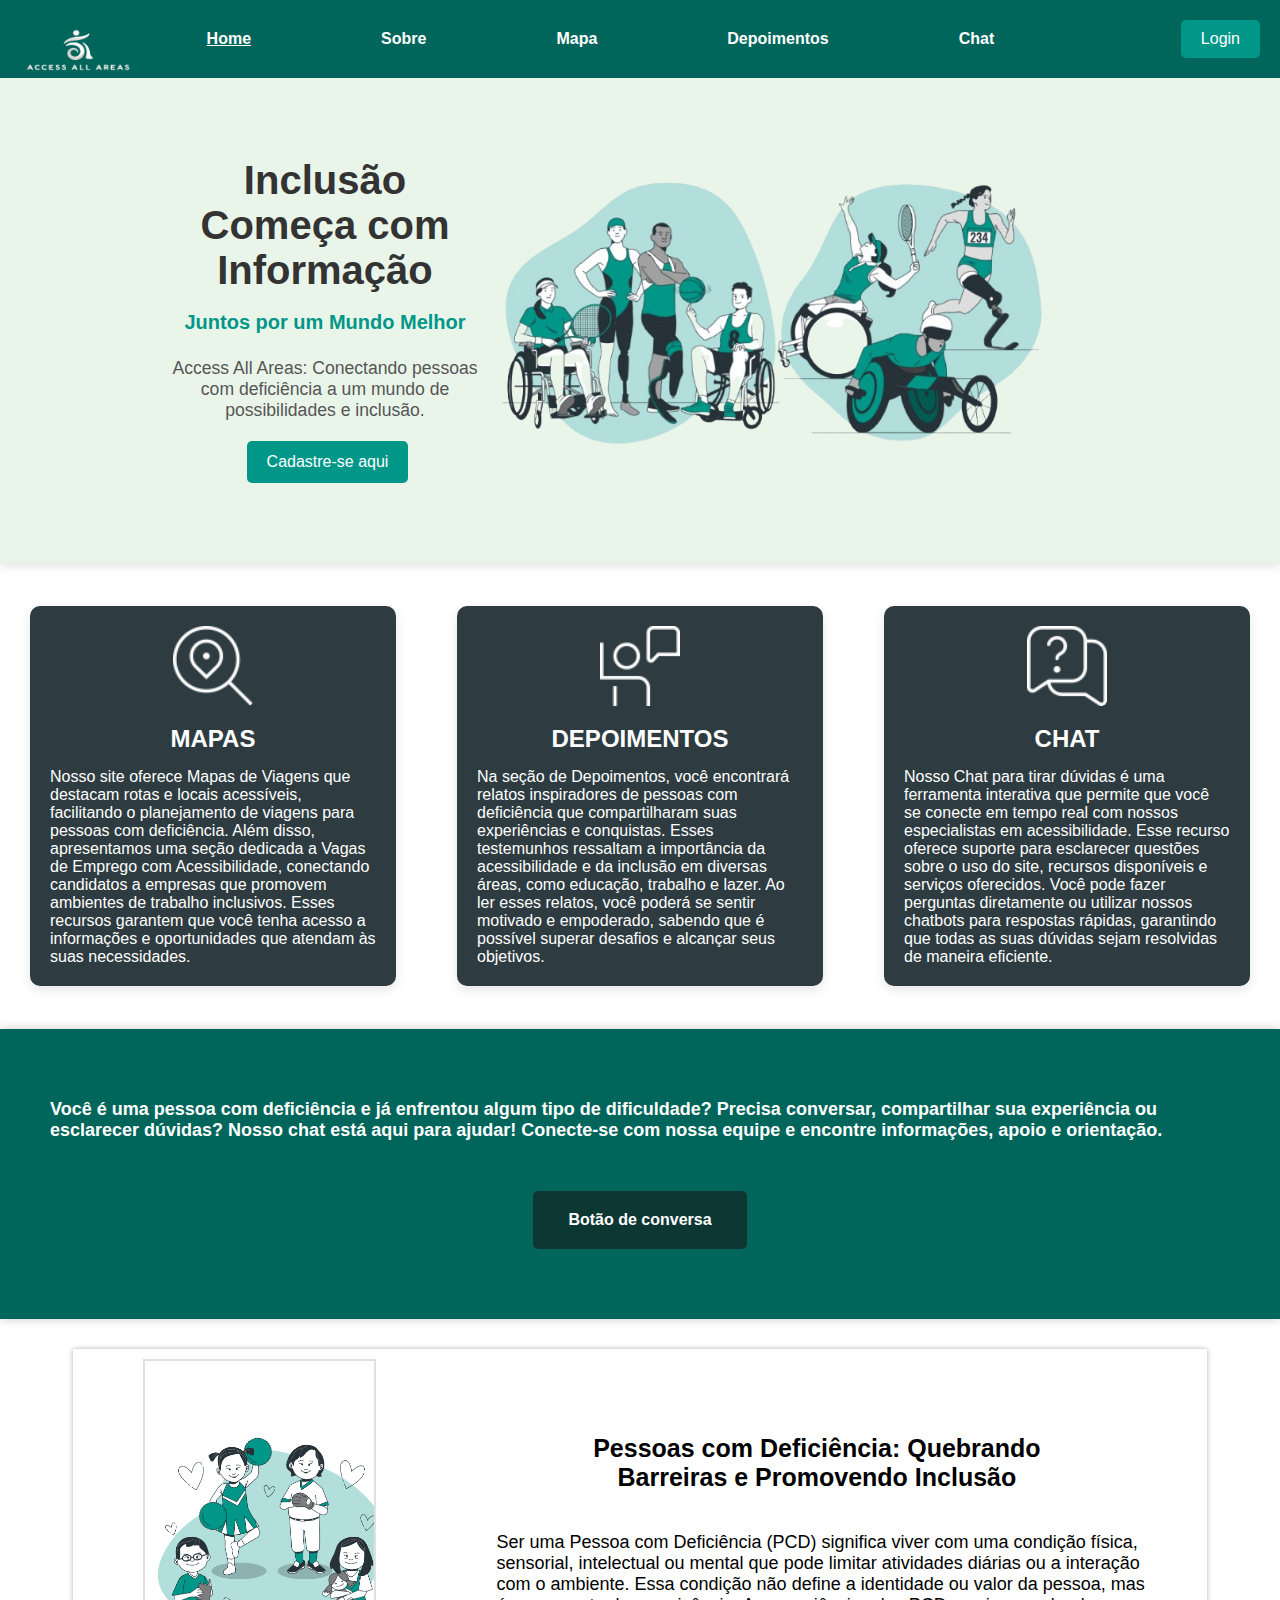
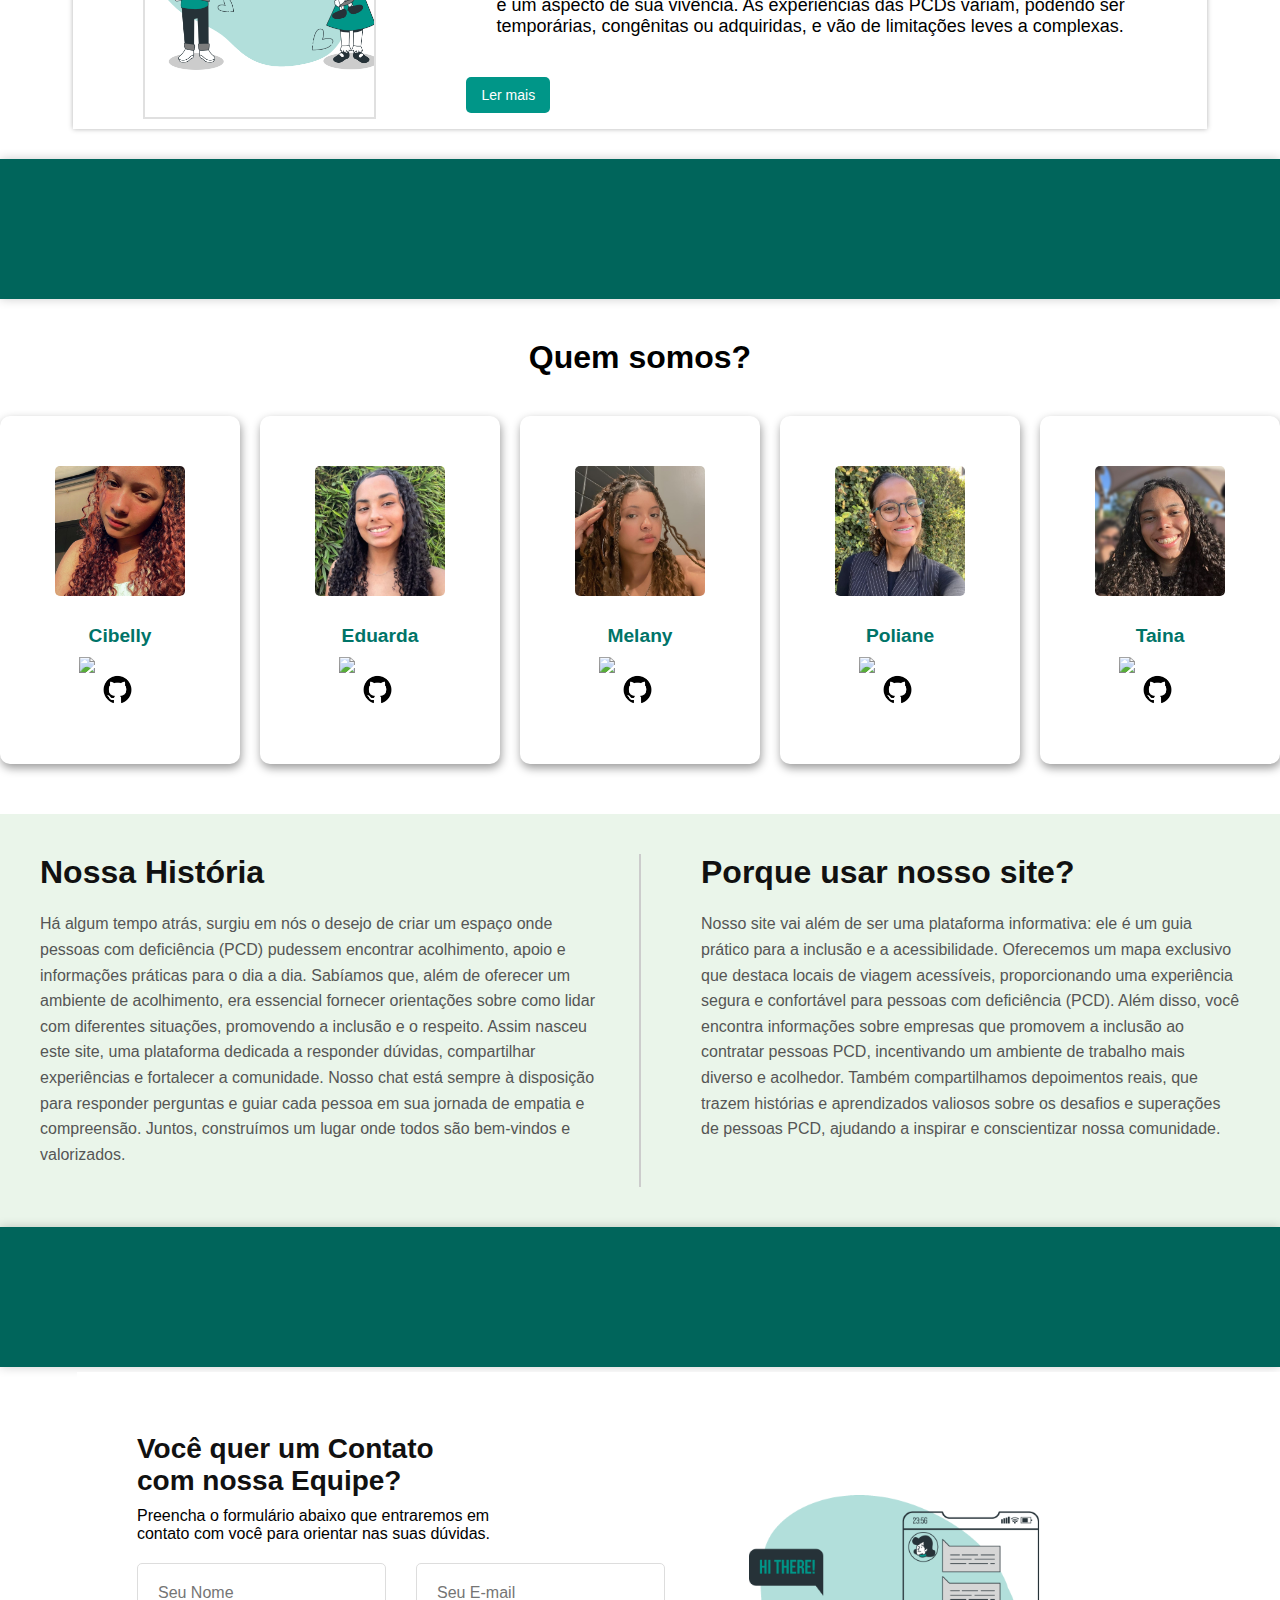
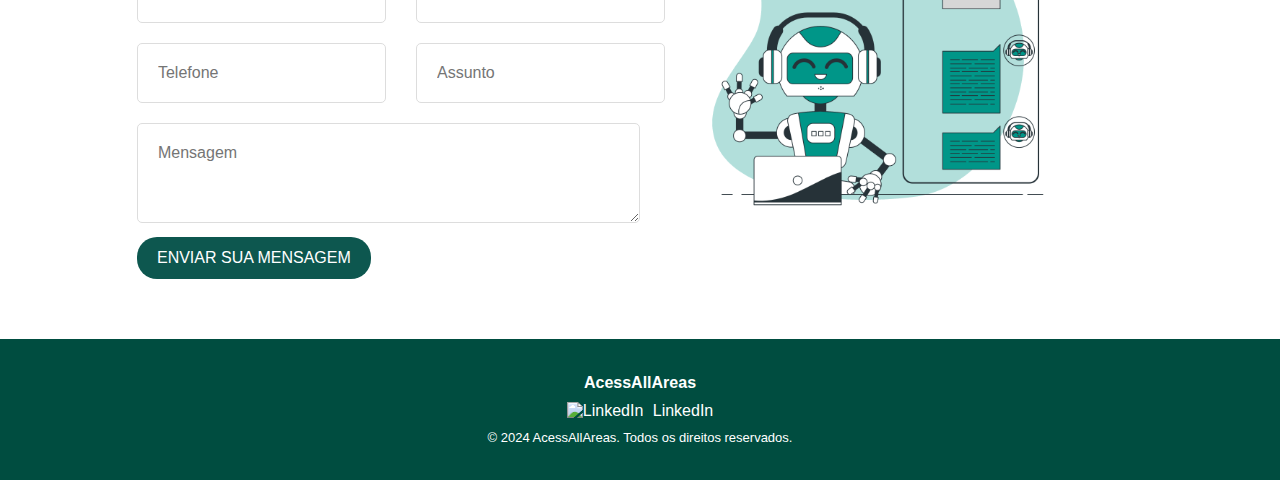
==== commit 5d1907b7: "Merge remote-tracking branch 'origin/develop' into user/cibelly" ====
--- a/index.html
+++ b/index.html
@@ -19,7 +19,7 @@
 
             <nav class="hidden">
                 <ul>
-                    <li><a href="./index.html">Home</a></li>
+                    <li><a class="ativo" href="./index.html">Home</a></li>
                     <li><a href="#sobre">Sobre</a></li>
                     <li><a href="./pages/Mapa.html">Mapa</a></li>
                     <li><a href="./pages/Depoimentos.html">Depoimentos</a></li>
@@ -171,7 +171,7 @@
 
                         <a href="https://github.com/cibell2023" target="_blank"
                             style="color: #ffffff; text-decoration: none; margin: 0 10px;">
-                            <img src="../img/git.png" alt="github"
+                            <img src="./img/git.png" alt="github"
                                 style="width: 29px; vertical-align: middle; margin-right: 5px;">
 
                         </a>
@@ -191,7 +191,7 @@
 
                         <a href="https://github.com/Eduarda302" target="_blank"
                             style="color: #ffffff; text-decoration: none; margin: 0 10px;">
-                            <img src="../img/git.png" alt="github"
+                            <img src="./img/git.png" alt="github"
                                 style="width: 29px; vertical-align: middle; margin-right: 5px;">
 
                         </a>
@@ -212,7 +212,7 @@
 
                         <a href="https://github.com/MelanyRamos13" target="_blank"
                             style="color: #ffffff; text-decoration: none; margin: 0 10px;">
-                            <img src="../img/git.png" alt="github"
+                            <img src="./img/git.png" alt="github"
                                 style="width: 29px; vertical-align: middle; margin-right: 5px;">
 
                         </a>
@@ -233,7 +233,7 @@
 
                         <a href="https://github.com/PolianeAraujo" target="_blank"
                             style="color: #ffffff; text-decoration: none; margin: 0 10px;">
-                            <img src="../img/git.png" alt="github"
+                            <img src="./img/git.png" alt="github"
                                 style="width: 29px; vertical-align: middle; margin-right: 5px;">
 
                         </a>
@@ -254,7 +254,7 @@
 
                         <a href="https://github.com/tainajesus533" target="_blank"
                             style="color: #ffffff; text-decoration: none; margin: 0 10px;">
-                            <img src="../img/git.png" alt="github"
+                            <img src="./img/git.png" alt="github"
                                 style="width: 29px; vertical-align: middle; margin-right: 5px;">
 
                         </a>
